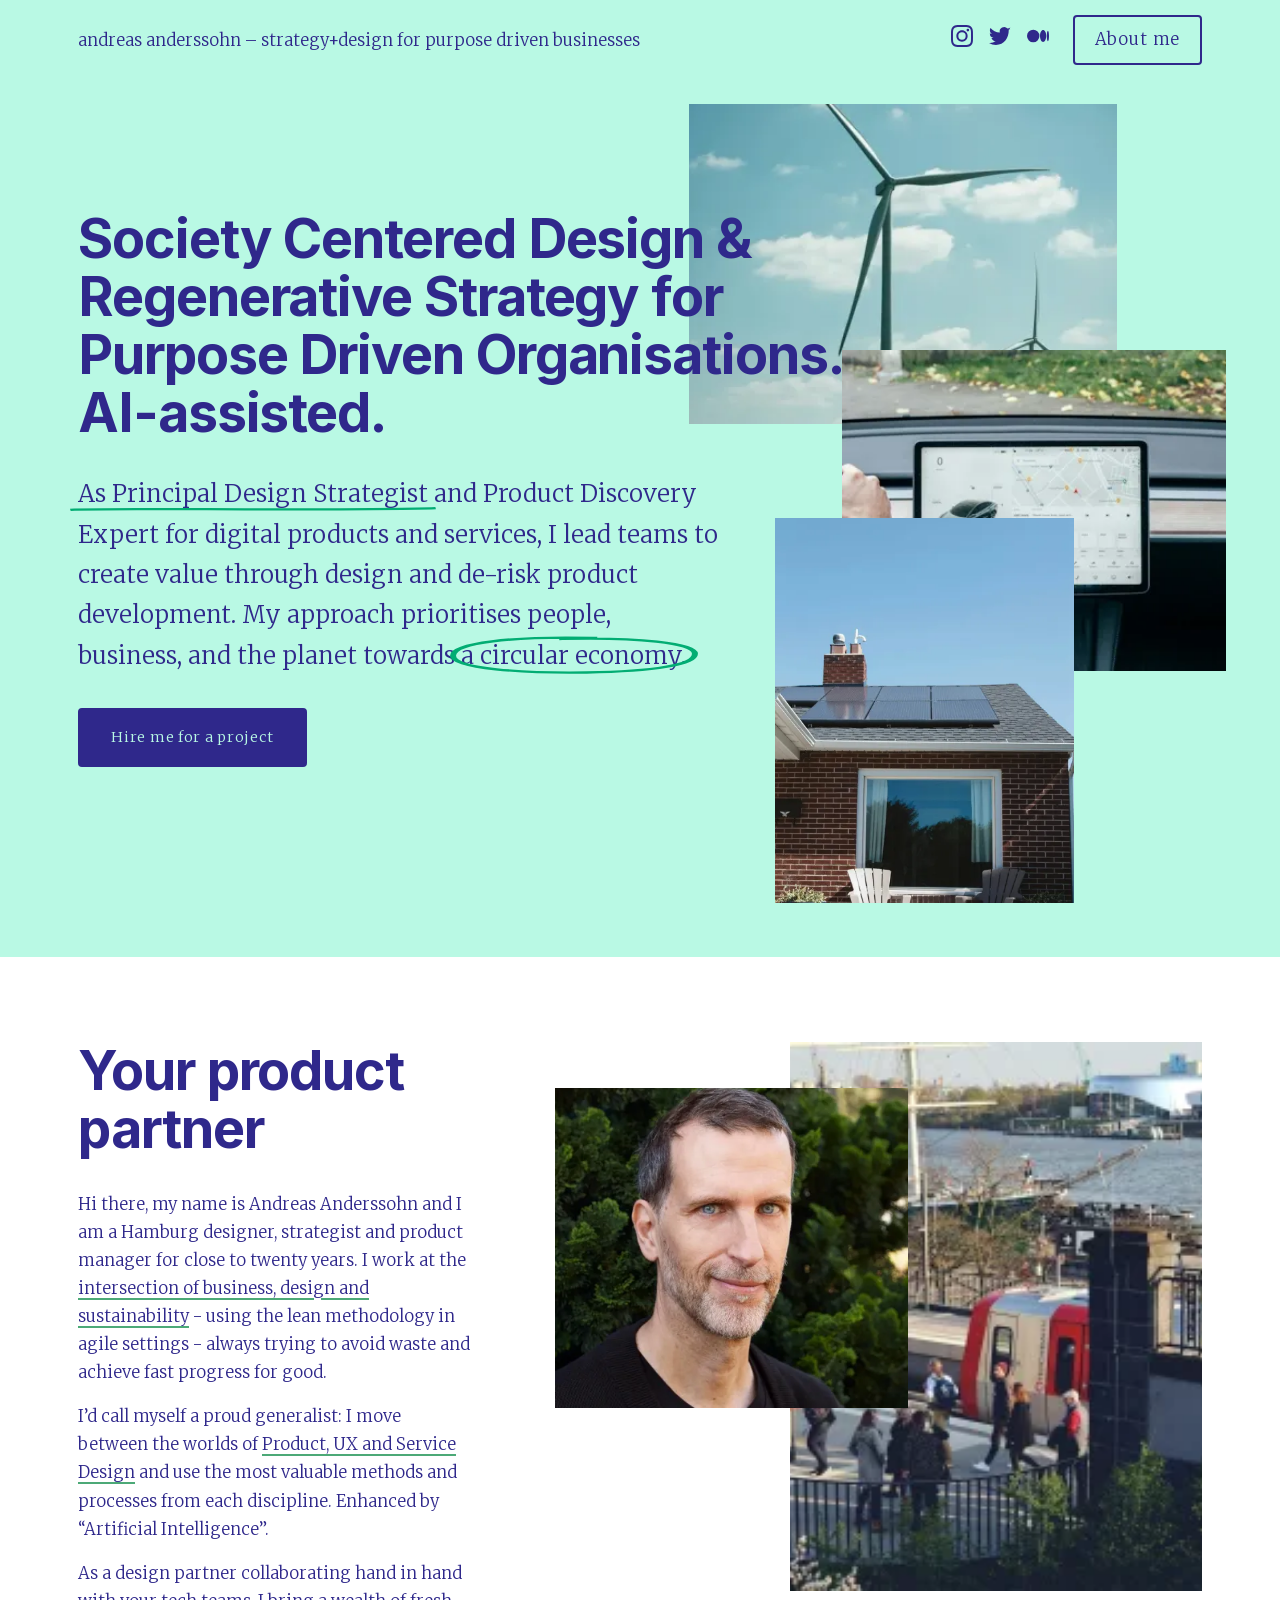
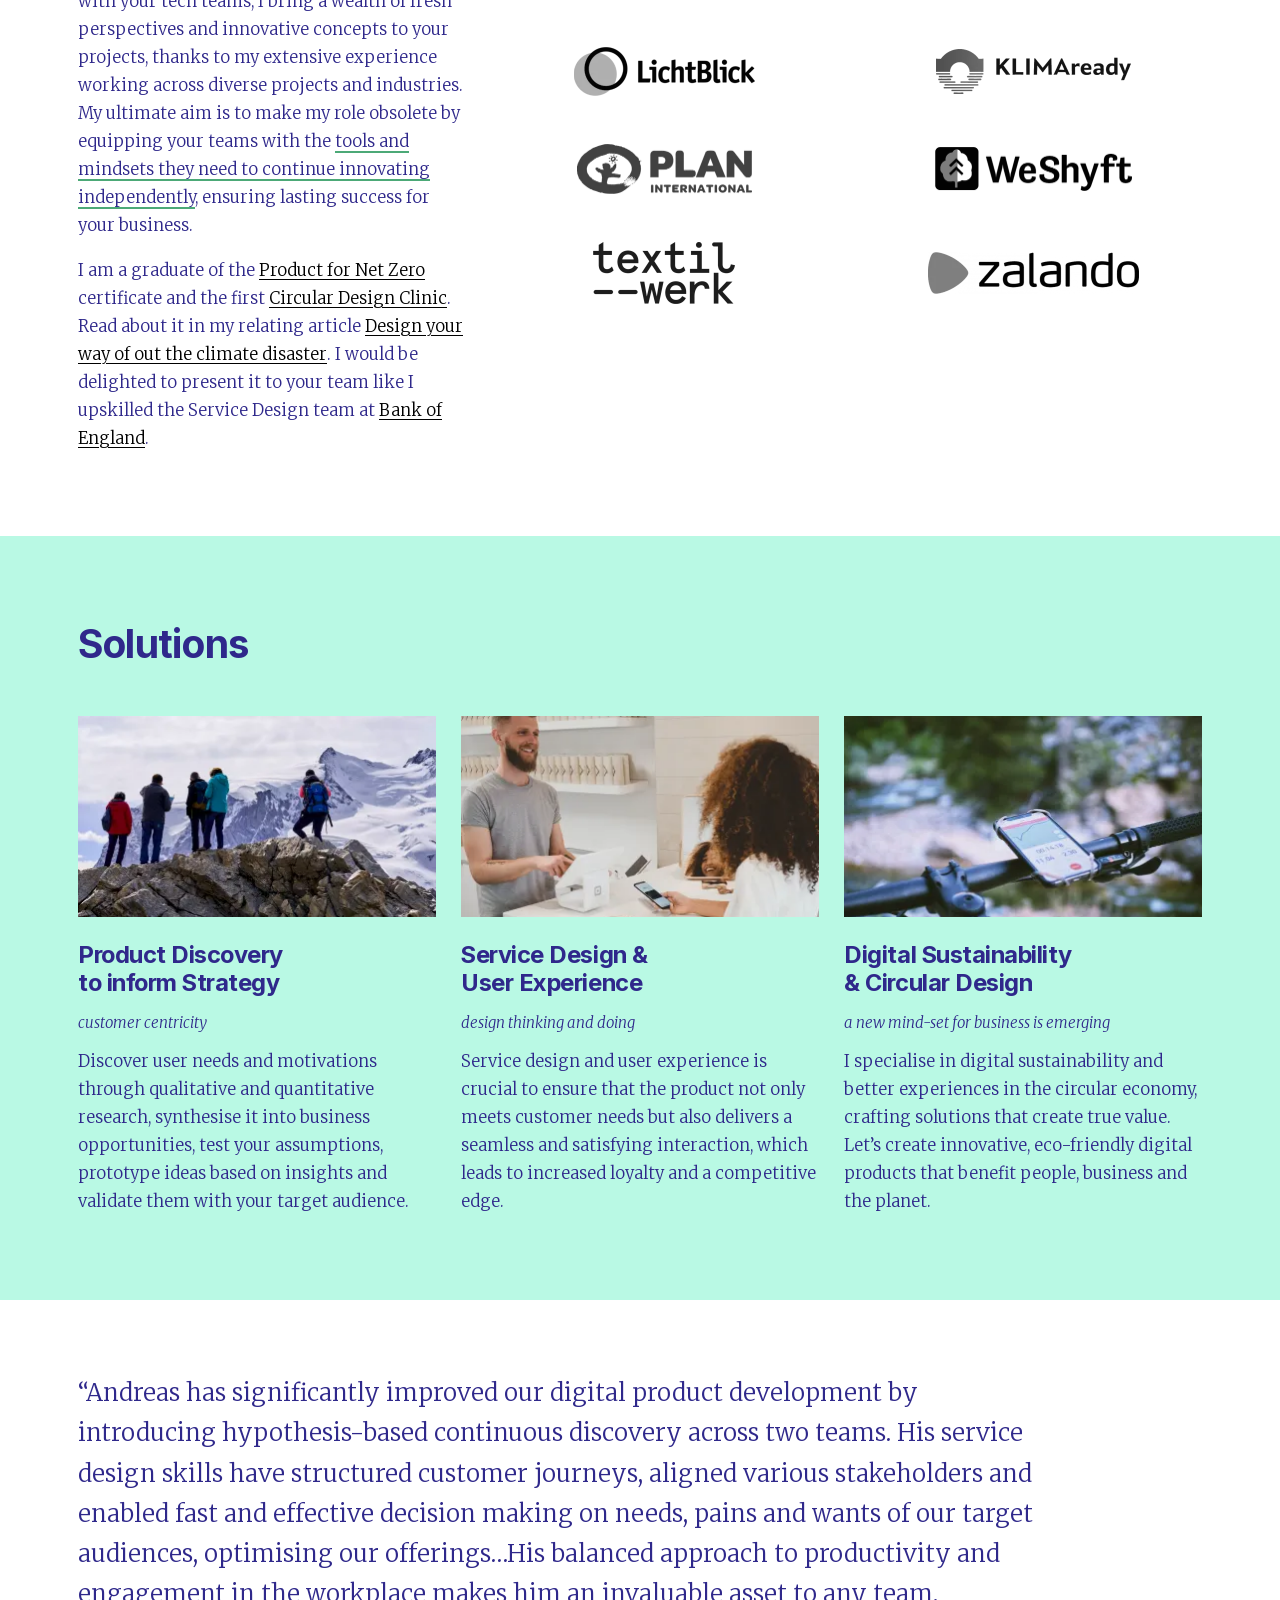
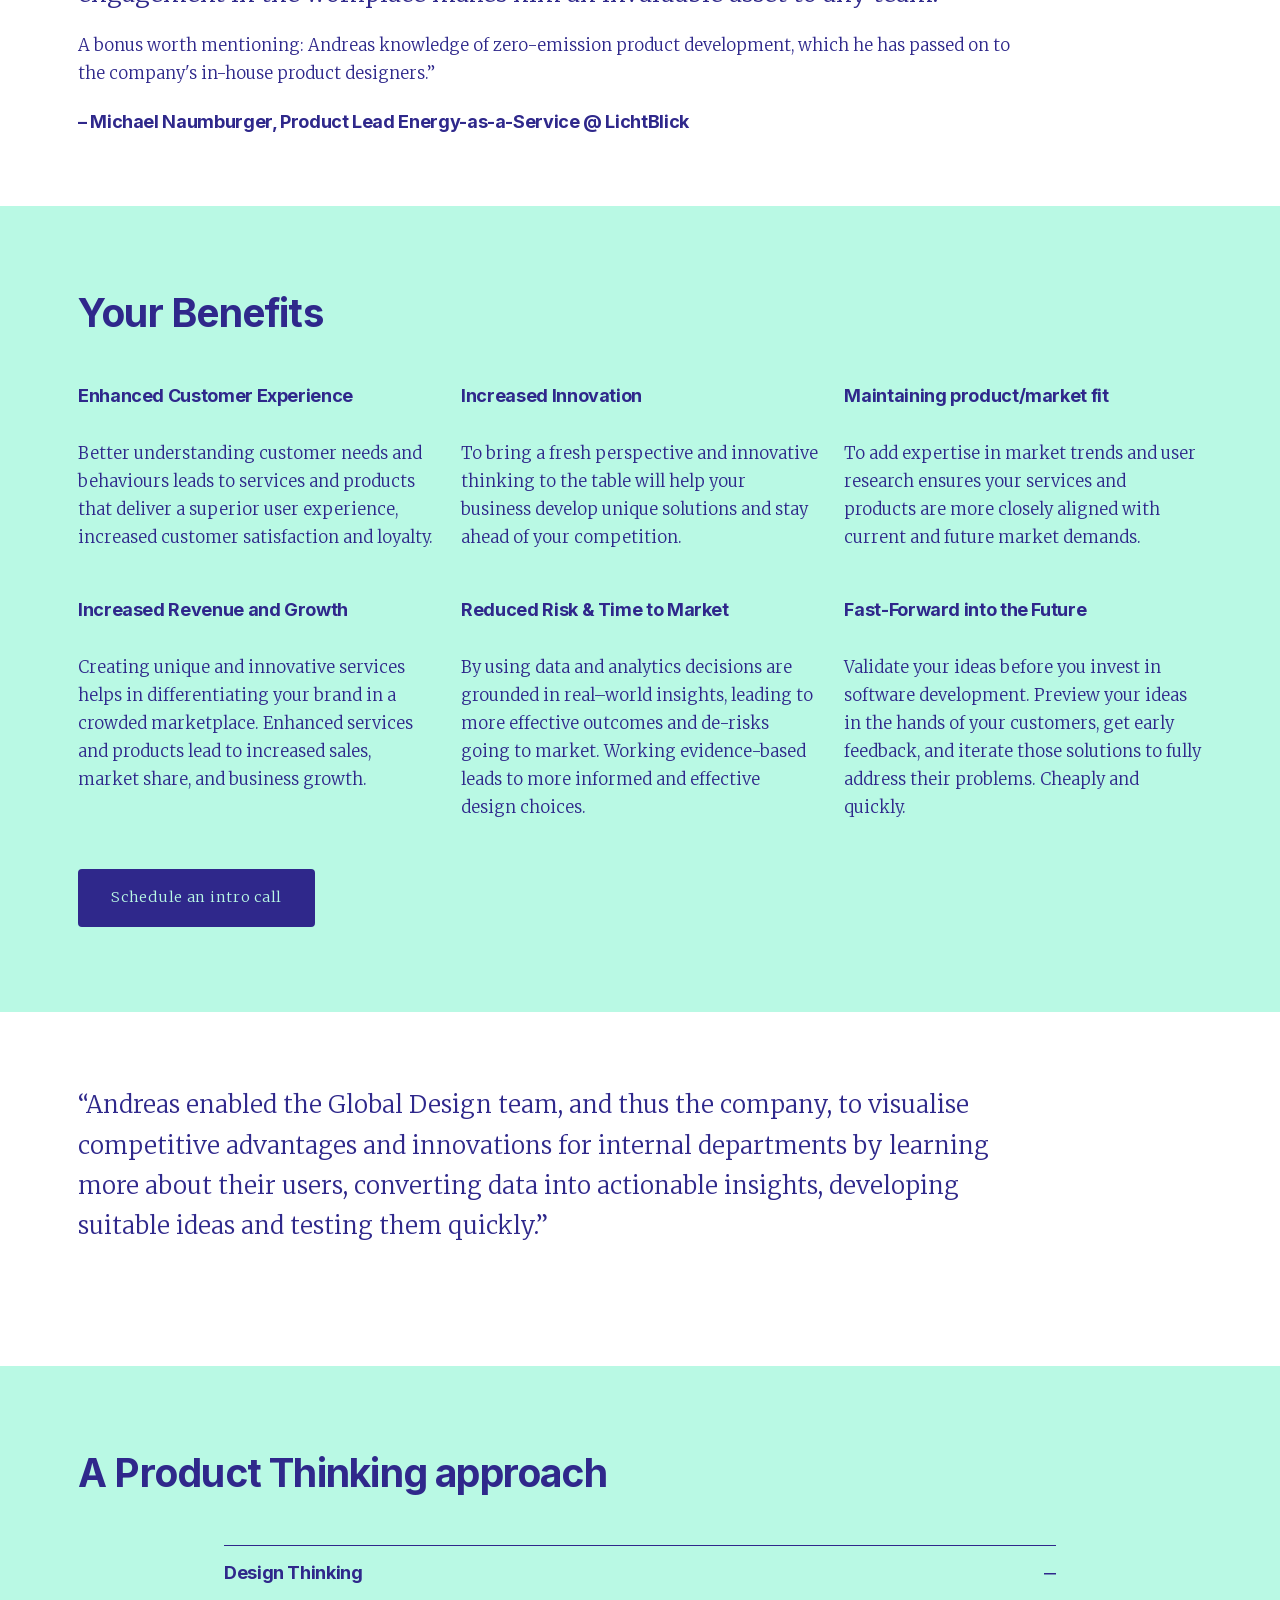
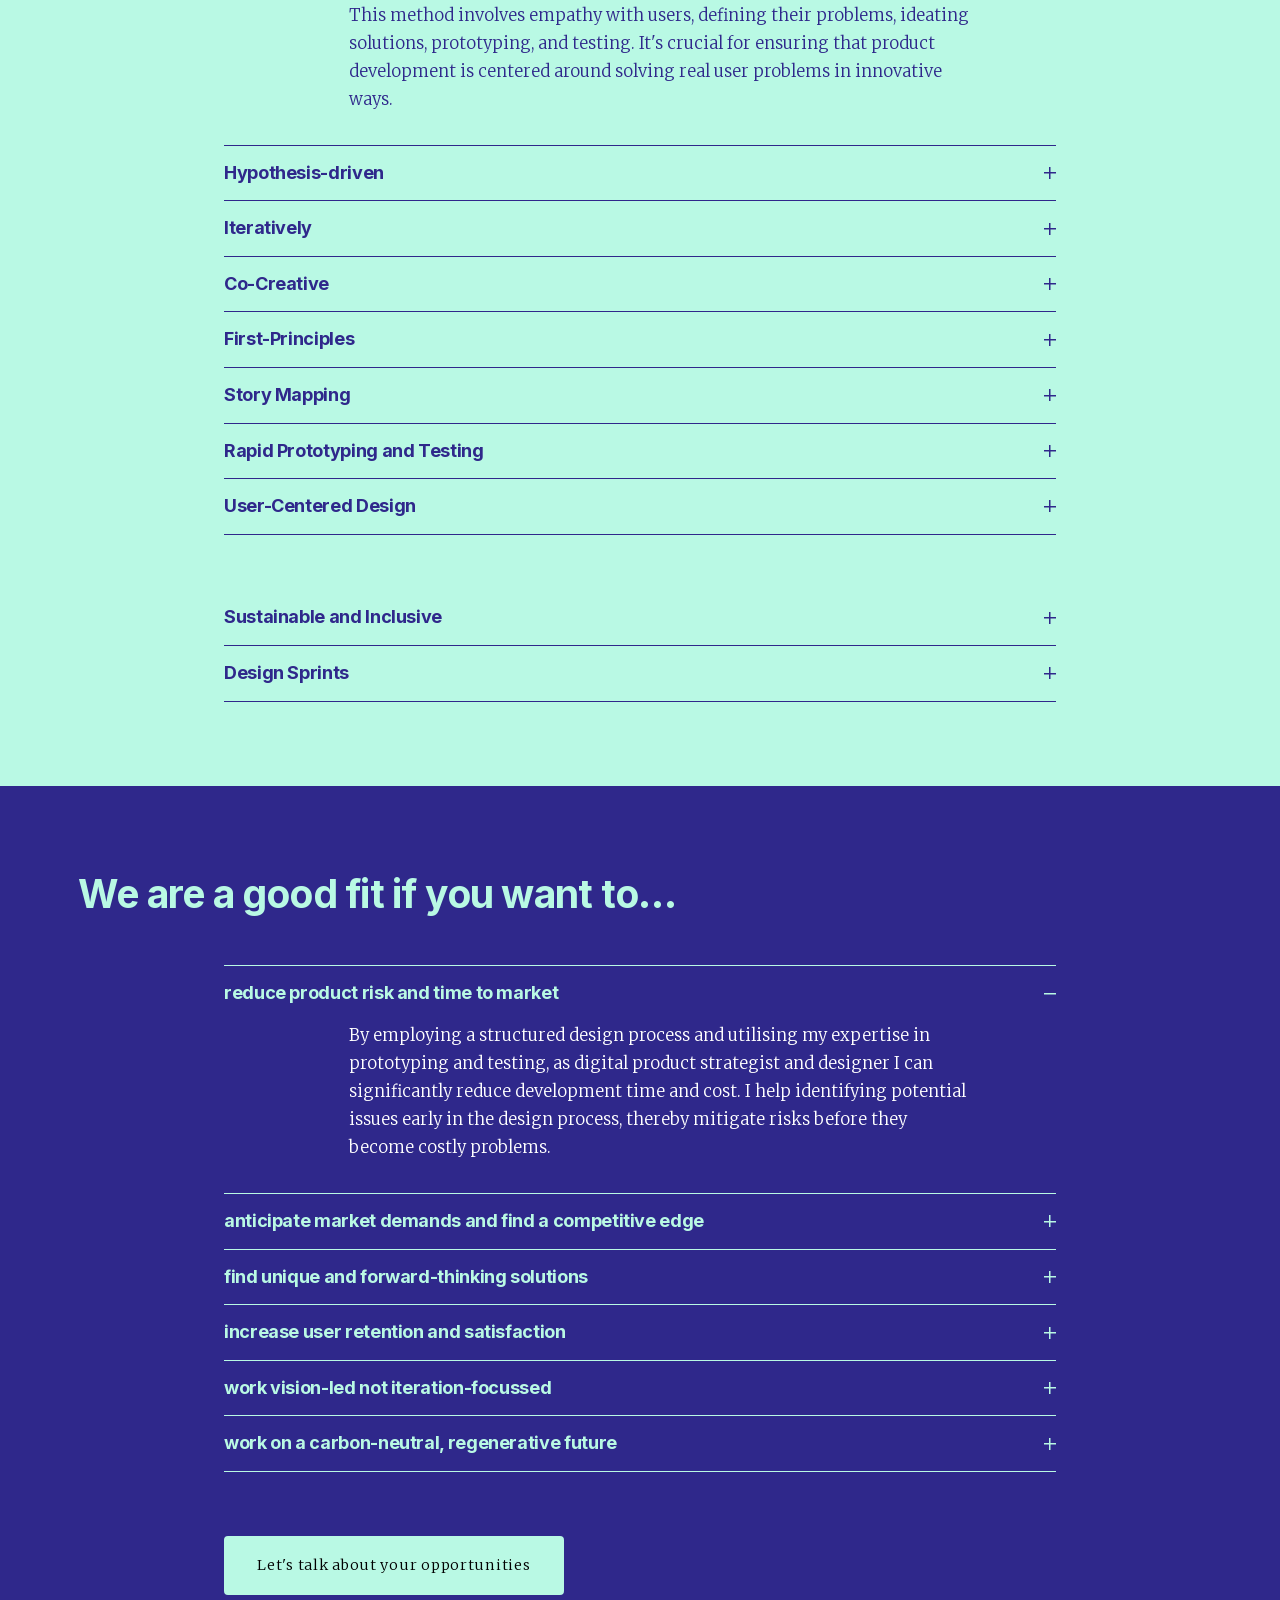
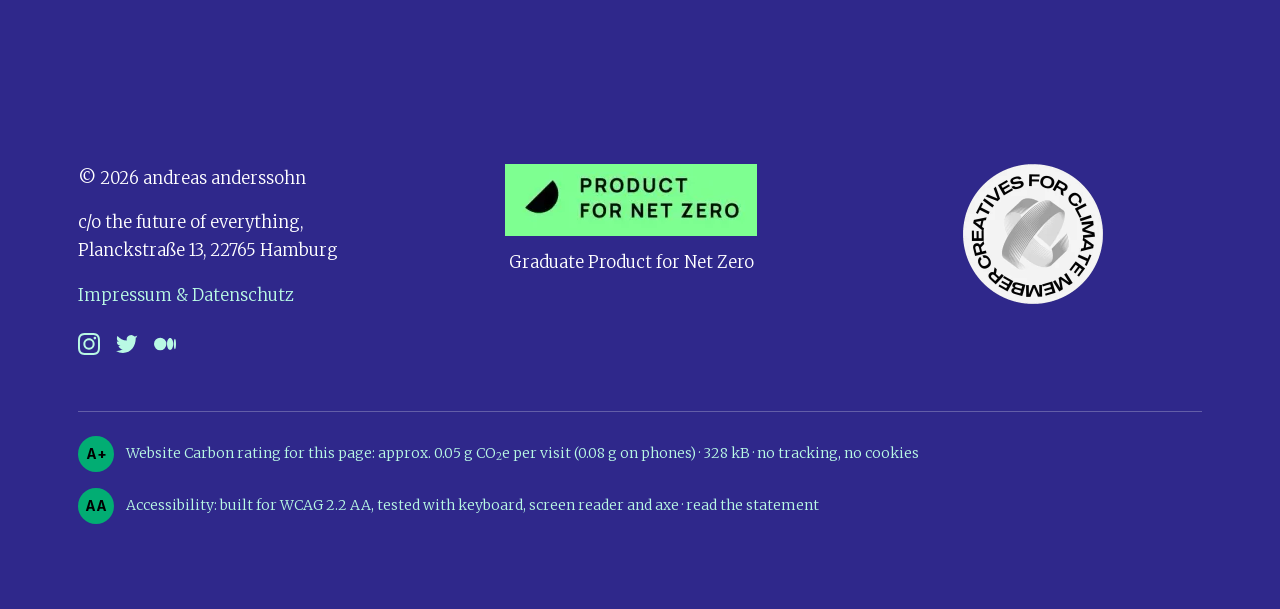
==== index.html @ 4552fff8 "Build 7231d36" ====
<!DOCTYPE html>
<html lang="en">
  <head>
    <meta charset="utf-8">
    <meta name="viewport" content="width=device-width, initial-scale=1">
    <title>andreas anderssohn – strategy+design for purpose driven businesses</title>
    <meta name="description" content="Society centered design and regenerative strategy for purpose driven organisations, AI-assisted. Product discovery, service design and circular design from Hamburg.">
    <link rel="canonical" href="https://www.andreasanderssohn.com/">
    
    <meta property="og:type" content="website">
    <meta property="og:site_name" content="andreas anderssohn">
    <meta property="og:title" content="andreas anderssohn – strategy+design for purpose driven businesses">
    <meta property="og:description" content="Society centered design and regenerative strategy for purpose driven organisations, AI-assisted. Product discovery, service design and circular design from Hamburg.">
    <meta property="og:url" content="https://www.andreasanderssohn.com/">
    <link rel="icon" type="image/svg+xml" href="/favicon.svg">
    <link rel="icon" href="/favicon.ico">
    <script>
      // Hide reveal targets only when motion will actually run, before first paint (no flash).
      if (!matchMedia("(prefers-reduced-motion: reduce)").matches && "IntersectionObserver" in window)
        document.documentElement.classList.add("js-reveal");
    </script><link rel="stylesheet" href="/_astro/Section.8c93S3nz.css"></head>
  <body class="has-fixed-header">
    <a class="skip-link" href="#main">Skip to content</a>
    <header class="site-header">
  <div class="container site-header__inner">
    <a class="site-header__title" href="/" data-reveal="slide">
      andreas anderssohn<span class="site-header__tagline"> – strategy+design for purpose driven businesses</span>
    </a>
    <div class="site-header__actions" data-reveal="slide">
      
      <ul class="social" aria-label="Social media">
  <li>
      <a href="https://instagram.com/supersoon" aria-label="Andreas on Instagram (opens in new tab)" target="_blank" rel="noopener me">
        <svg viewBox="0 0 24 24" aria-hidden="true"><path d="M7.0301.084c-1.2768.0602-2.1487.264-2.911.5634-.7888.3075-1.4575.72-2.1228 1.3877-.6652.6677-1.075 1.3368-1.3802 2.127-.2954.7638-.4956 1.6365-.552 2.914-.0564 1.2775-.0689 1.6882-.0626 4.947.0062 3.2586.0206 3.6671.0825 4.9473.061 1.2765.264 2.1482.5635 2.9107.308.7889.72 1.4573 1.388 2.1228.6679.6655 1.3365 1.0743 2.1285 1.38.7632.295 1.6361.4961 2.9134.552 1.2773.056 1.6884.069 4.9462.0627 3.2578-.0062 3.668-.0207 4.9478-.0814 1.28-.0607 2.147-.2652 2.9098-.5633.7889-.3086 1.4578-.72 2.1228-1.3881.665-.6682 1.0745-1.3378 1.3795-2.1284.2957-.7632.4966-1.636.552-2.9124.056-1.2809.0692-1.6898.063-4.948-.0063-3.2583-.021-3.6668-.0817-4.9465-.0607-1.2797-.264-2.1487-.5633-2.9117-.3084-.7889-.72-1.4568-1.3876-2.1228C21.2982 1.33 20.628.9208 19.8378.6165 19.074.321 18.2017.1197 16.9244.0645 15.6471.0093 15.236-.005 11.977.0014 8.718.0076 8.31.0215 7.0301.0839m.1402 21.6932c-1.17-.0509-1.8053-.2453-2.2287-.408-.5606-.216-.96-.4771-1.3819-.895-.422-.4178-.6811-.8186-.9-1.378-.1644-.4234-.3624-1.058-.4171-2.228-.0595-1.2645-.072-1.6442-.079-4.848-.007-3.2037.0053-3.583.0607-4.848.05-1.169.2456-1.805.408-2.2282.216-.5613.4762-.96.895-1.3816.4188-.4217.8184-.6814 1.3783-.9003.423-.1651 1.0575-.3614 2.227-.4171 1.2655-.06 1.6447-.072 4.848-.079 3.2033-.007 3.5835.005 4.8495.0608 1.169.0508 1.8053.2445 2.228.408.5608.216.96.4754 1.3816.895.4217.4194.6816.8176.9005 1.3787.1653.4217.3617 1.056.4169 2.2263.0602 1.2655.0739 1.645.0796 4.848.0058 3.203-.0055 3.5834-.061 4.848-.051 1.17-.245 1.8055-.408 2.2294-.216.5604-.4763.96-.8954 1.3814-.419.4215-.8181.6811-1.3783.9-.4224.1649-1.0577.3617-2.2262.4174-1.2656.0595-1.6448.072-4.8493.079-3.2045.007-3.5825-.006-4.848-.0608M16.953 5.5864A1.44 1.44 0 1 0 18.39 4.144a1.44 1.44 0 0 0-1.437 1.4424M5.8385 12.012c.0067 3.4032 2.7706 6.1557 6.173 6.1493 3.4026-.0065 6.157-2.7701 6.1506-6.1733-.0065-3.4032-2.771-6.1565-6.174-6.1498-3.403.0067-6.156 2.771-6.1496 6.1738M8 12.0077a4 4 0 1 1 4.008 3.9921A3.9996 3.9996 0 0 1 8 12.0077"></path></svg>
      </a>
    </li><li>
      <a href="https://mu.social/profile/and2x.eurosky.social" aria-label="Andreas on Eurosky (opens in new tab)" target="_blank" rel="noopener me">
        <svg viewBox="0 0 24 24" aria-hidden="true"><path d="M23.953 4.57a10 10 0 01-2.825.775 4.958 4.958 0 002.163-2.723c-.951.555-2.005.959-3.127 1.184a4.92 4.92 0 00-8.384 4.482C7.69 8.095 4.067 6.13 1.64 3.162a4.822 4.822 0 00-.666 2.475c0 1.71.87 3.213 2.188 4.096a4.904 4.904 0 01-2.228-.616v.06a4.923 4.923 0 003.946 4.827 4.996 4.996 0 01-2.212.085 4.936 4.936 0 004.604 3.417 9.867 9.867 0 01-6.102 2.105c-.39 0-.779-.023-1.17-.067a13.995 13.995 0 007.557 2.209c9.053 0 13.998-7.496 13.998-15.985 0-.21 0-.42-.015-.63A9.935 9.935 0 0024 4.59z"></path></svg>
      </a>
    </li><li>
      <a href="https://medium.com/@digitalproductdiscovery" aria-label="Andreas on Medium (opens in new tab)" target="_blank" rel="noopener me">
        <svg viewBox="0 0 24 24" aria-hidden="true"><path d="M13.54 12a6.8 6.8 0 01-6.77 6.82A6.8 6.8 0 010 12a6.8 6.8 0 016.77-6.82A6.8 6.8 0 0113.54 12zM20.96 12c0 3.54-1.51 6.42-3.38 6.42-1.87 0-3.39-2.88-3.39-6.42s1.52-6.42 3.39-6.42 3.38 2.88 3.38 6.42M24 12c0 3.17-.53 5.75-1.19 5.75-.66 0-1.19-2.58-1.19-5.75s.53-5.75 1.19-5.75C23.47 6.25 24 8.83 24 12z"></path></svg>
      </a>
    </li>
</ul>
      <a class="btn btn--outline" href="https://www.linkedin.com/in/supersoon/" target="_blank" rel="noopener">About me<span class="sr-only"> (opens in new tab)</span></a>
    </div>
  </div>
</header>
    <main id="main">
  <section aria-label="Introduction" class="section theme-mint">
  <div class="container">
  <div class="split hero">
    <div class="stack">
      <h1 data-reveal="slide">Society Centered Design &amp; Regenerative Strategy for Purpose Driven Organisations. AI-assisted.</h1>
      <p class="t-lead" data-reveal="fade">
        <!-- Signature moment: underline draws, then the circle closes around the goal. -->
        <span class="hl" data-shape="underline" data-draw style="--draw-delay: 600ms">As Principal Design Strategist</span> and Product Discovery
        Expert for digital products and services, I lead teams to create value through design and de-risk product
        development. My approach prioritises people, business, and the planet towards
        <span class="hl hl--nowrap" data-shape="circle" data-draw style="--draw-delay: 1150ms">a circular economy.</span>
      </p>
      <div><a class="btn" href="https://calendly.com/andreasanderssohn/25min" data-reveal="slide" target="_blank" rel="noopener">Hire me for a project<span class="sr-only"> (opens in new tab)</span></a></div>
    </div>
    <div class="collage hero__collage" style="--collage-ratio: 2 / 3">
  
<img src="/_astro/wind-turbines.nxWP-5L1_Z11pbVR.webp" srcset="/_astro/wind-turbines.nxWP-5L1_Z11pbVR.webp 1x, /_astro/wind-turbines.nxWP-5L1_et5Xl.webp 2x" alt="Two wind turbines against a light blue sky with white clouds." style="grid-area: 1 / 1 / 6 / 11" loading="eager" data-reveal="slide" decoding="async" width="440" height="294">
<img src="/_astro/ev-dashboard.BxZEwU7F_1zVRh6.webp" srcset="/_astro/ev-dashboard.BxZEwU7F_1zVRh6.webp 1x, /_astro/ev-dashboard.BxZEwU7F_Tmhro.webp 2x" alt="Hand on the steering wheel of an electric car, a large touchscreen with a map on the dashboard." style="grid-area: 5 / 4 / 10 / 13; --shift: 24px -10px; --shift-phone: 0 -60px" loading="eager" data-reveal="slide" decoding="async" width="440" height="294">
<img src="/_astro/solar-house.BhnFQvC-_1M6nQQ.webp" srcset="/_astro/solar-house.BhnFQvC-_1M6nQQ.webp 1x, /_astro/solar-house.BhnFQvC-_Z13KKMG.webp 2x" alt="Brick house with solar panels on the roof under a blue sky." style="grid-area: 7 / 3 / 13 / 10; --shift: 0 30px" loading="eager" data-reveal="slide" decoding="async" width="440" height="660">
</div>
  </div>
</div>
</section>
  <section id="about" aria-label="About" class="section theme-paper">
  <div class="container">
  <div class="split about">
    <div class="stack">
      <h2 class="t-display" data-reveal="slide">Your product partner</h2>
      <div class="flow" data-reveal="fade">
        <p>
          Hi there, my name is Andreas Anderssohn and I am a Hamburg designer, strategist and product manager for close
          to twenty years. I work at the <span class="hl" data-shape="circle">intersection of business, design and sustainability</span>
          - using the lean methodology in agile settings - always trying to avoid waste and achieve fast progress for good.
        </p>
        <p>
          I’d call myself a proud generalist: I move between the worlds of
          <span class="hl" data-shape="underline">Product, UX and Service Design</span> and use the most valuable methods and
          processes from each discipline. Enhanced by “Artificial Intelligence”.
        </p>
        <p>
          As a design partner collaborating hand in hand with your tech teams, I bring a wealth of fresh perspectives and
          innovative concepts to your projects, thanks to my extensive experience working across diverse projects and
          industries. My ultimate aim is to make my role obsolete by equipping your teams with the
          <span class="hl" data-shape="wave">tools and mindsets they need to continue innovating independently</span>, ensuring
          lasting success for your business.
        </p>
        <p>
          I am a graduate of the <a href="https://productfornetzero.com/" target="_blank" rel="noopener">Product for Net Zero<span class="sr-only"> (opens in new tab)</span></a>
          certificate and the first
          <a href="https://www.indeed-innovation.com/de/deutschlands-erste-circular-design-clinic/" target="_blank" rel="noopener">Circular Design Clinic<span class="sr-only"> (opens in new tab)</span></a>.
          Read about it in my relating article
          <a href="https://medium.com/@digitalproductdiscovery/design-your-way-of-out-the-climate-disaster-9480104adbae" target="_blank" rel="noopener">Design your way of out the climate disaster<span class="sr-only"> (opens in new tab)</span></a>.
          I would be delighted to present it to your team like I upskilled the Service Design team at
          <a href="https://www.linkedin.com/feed/update/urn:li:activity:7191799120288743424/" target="_blank" rel="noopener">Bank of England<span class="sr-only"> (opens in new tab)</span></a>.
        </p>
      </div>
    </div>
    <div class="stack">
      <!-- Proportions as on Squarespace: train 3:4, portrait near-square, overlapping at the top. -->
      <div class="collage" style="--collage-ratio: 9 / 7">
  
<img src="/_astro/hamburg-hochbahn.BHwXBLfS_Z26voOk.webp" srcset="/_astro/hamburg-hochbahn.BHwXBLfS_Z26voOk.webp 1x, /_astro/hamburg-hochbahn.BHwXBLfS_25juVU.webp 2x" alt="Hamburg Hochbahn train at a station by the harbour, people boarding." style="grid-area: 1 / 6 / 13 / 13" loading="lazy" data-reveal="slide" decoding="async" width="440" height="247">
<img src="/_astro/portrait.Bmw39TXo_1Aw8m8.webp" srcset="/_astro/portrait.Bmw39TXo_1Aw8m8.webp 1x, /_astro/portrait.Bmw39TXo_Z1vq8kT.webp 2x" alt="Portrait of Andreas Anderssohn in front of green foliage." style="grid-area: 2 / 2 / 9 / 8" loading="lazy" data-reveal="slide" decoding="async" width="440" height="440">
</div>
      <div class="logo-wall">
  <ul class="logos logos--featured" aria-label="Clients">
    <li data-reveal="slide">
        
<img src="/_astro/lichtblick.DIp6Ss0G_Z1rdI2e.webp" alt="LichtBlick" style="--w: 181px" loading="lazy" decoding="async" width="362" height="98">
      </li><li data-reveal="slide">
        
<img src="/_astro/klimaready.DonYfaOd_Z2npnQg.webp" alt="KLIMAready" style="--w: 195px" loading="lazy" decoding="async" width="390" height="90">
      </li><li data-reveal="slide">
        
<img src="/_astro/plan-international.CU1yh5Me_1At1go.webp" alt="Plan International" style="--w: 175px" loading="lazy" decoding="async" width="350" height="101">
      </li><li data-reveal="slide">
        
<img src="/_astro/weshyft.CX2j7Jsa_Z1cbebA.webp" alt="WeShyft" style="--w: 197px" loading="lazy" decoding="async" width="394" height="89">
      </li><li data-reveal="slide">
        
<img src="/_astro/textilwerk.CDtQGjUG_zMdta.webp" alt="textilwerk" style="--w: 142px" loading="lazy" decoding="async" width="284" height="124">
      </li><li data-reveal="slide">
        
<img src="/_astro/zalando.hoHWewY0_Z18P2dA.webp" alt="Zalando" style="--w: 211px" loading="lazy" decoding="async" width="422" height="84">
      </li>
  </ul>
  
</div>
    </div>
  </div>
</div>
</section>
  <section id="solutions" aria-label="Solutions" class="section theme-mint">
  <div class="container">
  <h2 class="section-head" data-reveal="slide">Solutions</h2>
  <div class="grid-3">
    <article class="card">
  <!-- Cards are ~360px wide on desktop and phone: ship 1x + 2x only (3x screens get 2x; saves weight, looks the same) -->
  
<img src="/_astro/product-discovery.Bx6arfI__Z21sXkB.webp" srcset="/_astro/product-discovery.Bx6arfI__Z21sXkB.webp 1x, /_astro/product-discovery.Bx6arfI__fqVpq.webp 2x" alt="Four hikers on a rocky summit looking out over snowy mountains." data-reveal="slide" loading="lazy" decoding="async" width="360" height="202" class="card__media">
  <h3 class="card__title" data-reveal="slide">Product Discovery to inform Strategy</h3>
  <p class="t-tagline" data-reveal="fade">customer centricity</p>
  <p data-reveal="fade">Discover user needs and motivations through qualitative and quantitative research, synthesise it into business opportunities, test your assumptions, prototype ideas based on insights and validate them with your target audience.</p>
</article><article class="card">
  <!-- Cards are ~360px wide on desktop and phone: ship 1x + 2x only (3x screens get 2x; saves weight, looks the same) -->
  
<img src="/_astro/service-design.DNNlmXL9_Z1X7yVC.webp" srcset="/_astro/service-design.DNNlmXL9_Z1X7yVC.webp 1x, /_astro/service-design.DNNlmXL9_Zxr0aE.webp 2x" alt="A shop assistant helps a customer at the counter." data-reveal="slide" loading="lazy" decoding="async" width="360" height="240" class="card__media">
  <h3 class="card__title" data-reveal="slide">Service Design &amp; User Experience</h3>
  <p class="t-tagline" data-reveal="fade">design thinking and doing</p>
  <p data-reveal="fade">Service design and user experience is crucial to ensure that the product not only meets customer needs but also delivers a seamless and satisfying interaction, which leads to increased loyalty and a competitive edge.</p>
</article><article class="card">
  <!-- Cards are ~360px wide on desktop and phone: ship 1x + 2x only (3x screens get 2x; saves weight, looks the same) -->
  
<img src="/_astro/digital-sustainability.B1sBOBdy_Z1MwRWv.webp" srcset="/_astro/digital-sustainability.B1sBOBdy_Z1MwRWv.webp 1x, /_astro/digital-sustainability.B1sBOBdy_Z5F0vo.webp 2x" alt="A smartphone mounted on a bicycle handlebar, trees in the background." data-reveal="slide" loading="lazy" decoding="async" width="360" height="270" class="card__media">
  <h3 class="card__title" data-reveal="slide">Digital Sustainability &amp; Circular Design</h3>
  <p class="t-tagline" data-reveal="fade">a new mind-set for business is emerging</p>
  <p data-reveal="fade">I specialise in digital sustainability and better experiences in the circular economy, crafting solutions that create true value. Let’s create innovative, eco-friendly digital products that benefit people, business and the planet.</p>
</article>
  </div>
</div>
</section>
  <section aria-label="Testimonial Michael Naumburger" class="section theme-paper section--sm">
  <div class="container">
  <div style="padding-block: var(--space-7)"><figure class="quote">
  <blockquote class="quote__text" data-reveal="fade">
    <p>“Andreas has significantly improved our digital product development by introducing hypothesis-based continuous discovery across two teams. His service design skills have structured customer journeys, aligned various stakeholders and enabled fast and effective decision making on needs, pains and wants of our target audiences, optimising our offerings…His balanced approach to productivity and engagement in the workplace makes him an invaluable asset to any team.</p>
    <p class="quote__addendum">A bonus worth mentioning: Andreas knowledge of zero-emission product development, which he has passed on to the company&#39;s in-house product designers.”</p>
  </blockquote>
  <figcaption class="quote__source" data-reveal="fade">– Michael Naumburger, Product Lead Energy-as-a-Service @ LichtBlick</figcaption>
</figure></div>
</div>
</section>
  <section id="benefits" aria-label="Your Benefits" class="section theme-mint">
  <div class="container">
  <h2 class="section-head" data-reveal="slide">Your Benefits</h2>
  <div class="grid-3">
    <div class="stack benefit" data-reveal="fade">
        <h3 class="t-h4">Enhanced Customer Experience</h3>
        <p>Better understanding customer needs and behaviours leads to services and products that deliver a superior user experience, increased customer satisfaction and loyalty.</p>
      </div><div class="stack benefit" data-reveal="fade">
        <h3 class="t-h4">Increased Innovation</h3>
        <p>To bring a fresh perspective and innovative thinking to the table will help your business develop unique solutions and stay ahead of your competition.</p>
      </div><div class="stack benefit" data-reveal="fade">
        <h3 class="t-h4">Maintaining product/market fit</h3>
        <p>To add expertise in market trends and user research ensures your services and products are more closely aligned with current and future market demands.</p>
      </div><div class="stack benefit" data-reveal="fade">
        <h3 class="t-h4">Increased Revenue and Growth</h3>
        <p>Creating unique and innovative services helps in differentiating your brand in a crowded marketplace. Enhanced services and products lead to increased sales, market share, and business growth.</p>
      </div><div class="stack benefit" data-reveal="fade">
        <h3 class="t-h4">Reduced Risk &amp; Time to Market</h3>
        <p>By using data and analytics decisions are grounded in real–world insights, leading to more effective outcomes and de-risks going to market. Working evidence-based leads to more informed and effective design choices.</p>
      </div><div class="stack benefit" data-reveal="fade">
        <h3 class="t-h4">Fast-Forward into the Future</h3>
        <p>Validate your ideas before you invest in software development. Preview your ideas in the hands of your customers, get early feedback, and iterate those solutions to fully address their problems. Cheaply and quickly.</p>
      </div>
  </div>
  <div style="margin-top: var(--space-7)"><a class="btn" href="https://calendly.com/andreasanderssohn/25min" data-reveal="slide" target="_blank" rel="noopener">Schedule an intro call<span class="sr-only"> (opens in new tab)</span></a></div>
</div>
</section>
  <section aria-label="Testimonial Veronique Pantke" class="section theme-paper section--sm">
  <div class="container">
  <div style="padding-block: var(--space-7)"><figure class="quote">
  <blockquote class="quote__text" data-reveal="fade">
    <p>“Andreas enabled the Global Design team, and thus the company, to visualise competitive advantages and innovations for internal departments by learning more about their users, converting data into actionable insights, developing suitable ideas and testing them quickly.”</p>
    
  </blockquote>
  <figcaption class="quote__source" data-reveal="fade">– Veronique Pantke, Head of Global Design @ Engel &amp; Völkers</figcaption>
</figure></div>
</div>
</section>
  <section id="approach" aria-label="A Product Thinking approach" class="section theme-mint">
  <div class="container">
  <h2 class="section-head" data-reveal="slide">A Product Thinking approach</h2>
  <div class="accordion inset">
  <details open data-reveal="fade">
      <summary>Design Thinking</summary>
      <p class="accordion__body">This method involves empathy with users, defining their problems, ideating solutions, prototyping, and testing. It&#39;s crucial for ensuring that product development is centered around solving real user problems in innovative ways.</p>
    </details><details data-reveal="fade">
      <summary>Hypothesis-driven</summary>
      <p class="accordion__body">Hypothesis-driven design is a scientific approach to problem solving and innovation. The uncertainty associated with complex problems can be reduced in advance by testing the assumptions made. The hypothesis is effectively a prototype for the expected improvement of the product. The process enables a thorough understanding of the &quot;what&quot;, &quot;how&quot; and &quot;why&quot; in order to prioritise ideas. The product design hypothesis is an iterative exercise in which assumptions are defined and explored, followed by conducting appropriate experiments and validating the results based on user feedback.</p>
    </details><details data-reveal="fade">
      <summary>Iteratively</summary>
      <p class="accordion__body">Iterative Design involves repeatedly refining and improving the design based on feedback and testing. It&#39;s a cycle of creating, testing, learning, and revising instead of going into an extended design phase that might build on incorrect assumptions.</p>
    </details><details data-reveal="fade">
      <summary>Co-Creative</summary>
      <p class="accordion__body">Co-Creation Workshops are involving a diverse set of stakeholders, customers and/or users in the design process to collaboratively generate solutions and ideas from various perspectives. It also aids buy-in from stakeholders.</p>
    </details><details data-reveal="fade">
      <summary>First-Principles</summary>
      <p class="accordion__body">First-principles thinking is a method of problem-solving that involves breaking down complex problems into their most basic, fundamental parts. It&#39;s like starting with a clean slate and questioning everything from the ground up, rather than relying on assumptions or what has been done before. You look for the most basic truths or elements of something and then build your understanding from there.</p>
    </details><details data-reveal="fade">
      <summary>Story Mapping</summary>
      <p class="accordion__body">A method used to create a visual representation of the user&#39;s journey with a product, identifying all the touchpoints and experiences along the way. It helps teams understand and prioritise what features or improvements are necessary to enhance the overall user experience.</p>
    </details><details data-reveal="fade">
      <summary>Rapid Prototyping and Testing</summary>
      <p class="accordion__body">Rapid Prototyping and Testing helps to pivot early based on early user feedback to avoid wasted time and resources heading into the wrong direction and is part of Lean Startup Methodology.</p>
    </details><details data-reveal="fade">
      <summary>User-Centered Design</summary>
      <p class="accordion__body">This process focuses on involving users throughout the design and development process to ensure the product meets their needs and expectations. It involves user research, usability testing, and iterative design to create more user-friendly products.</p>
    </details><details data-reveal="fade">
      <summary>Outcome focussed</summary>
      <p class="accordion__body">This prioritises the actual benefits and changes that products or initiatives bring to users and stakeholders, rather than merely focusing on the quantity of work done or features delivered. It emphasises the importance of creating meaningful impact and value, guiding teams to align their efforts towards achieving specific, desired results that genuinely improve user experiences or solve real problems.</p>
    </details><details data-reveal="fade">
      <summary>Sustainable and Inclusive</summary>
      <p class="accordion__body">Sustainable and Inclusive Design is incorporating principles of environmental sustainability and inclusivity to ensure services are accessible to all and environmentally responsible. As the internet is responsible for about a third of all CO2 emissions (an equivalent of the airline industry), this has big impact.</p>
    </details><details data-reveal="fade">
      <summary>Design Sprints</summary>
      <p class="accordion__body">A Design Sprint is a time-constrained, five-phase process that uses design thinking to reduce the risk when bringing a new product, service, or a feature to the market. The benefits include rapidly and cheaply solving big challenges, creating new products, or improving existing ones, while also fostering collaboration and innovation within the team.</p>
    </details>
</div>
</div>
</section>
  <section id="fit" aria-label="Good fit" class="section theme-ink">
  <div class="container">
  <h2 class="section-head" data-reveal="slide">We are a good fit if you want to…</h2>
  <div class="accordion inset">
  <details open data-reveal="fade">
      <summary>reduce product risk and time to market</summary>
      <p class="accordion__body">By employing a structured design process and utilising my expertise in prototyping and testing, as digital product strategist and designer I can significantly reduce development time and cost. I help identifying potential issues early in the design process, thereby mitigate risks before they become costly problems.</p>
    </details><details data-reveal="fade">
      <summary>anticipate market demands and find a competitive edge</summary>
      <p class="accordion__body">Being skilled in conducting market research and user testing to gather insights about target users and market trends allows you to design products that are well-aligned with user needs and preferences, as well as anticipate market demands, giving your product a competitive edge.</p>
    </details><details data-reveal="fade">
      <summary>find unique and forward-thinking solutions</summary>
      <p class="accordion__body">As digital designer I bring a level of creativity and innovation that can set your product apart in a crowded marketplace and introduce new ideas and perspectives, leveraging the latest design trends and technologies to create unique and forward-thinking solutions.</p>
    </details><details data-reveal="fade">
      <summary>increase user retention and satisfaction</summary>
      <p class="accordion__body">As digital product strategist and designer I specialise in creating intuitive, engaging, and aesthetically pleasing user interfaces. This expertise ensures that your product is not only functional but also offers a seamless and enjoyable user experience, which is crucial for user retention and satisfaction.</p>
    </details><details data-reveal="fade">
      <summary>work vision-led not iteration-focussed</summary>
      <p class="accordion__body">As digital product strategist I help in defining the long-term vision and strategy for your product and service. I help ensure every design decision aligns with your broader business goals and objectives, thereby creating a coherent and strategically sound product roadmap.</p>
    </details><details data-reveal="fade">
      <summary>work on a carbon-neutral, regenerative future</summary>
      <p class="accordion__body">Because I am committed to innovating for a better future for ourselves and generations to come, I am particularly passionate about working with forward-thinking organisations to develop and deliver products, services and experiences that prioritise the health of our planet and society. Let us find better solutions together!</p>
    </details>
</div>
  <div class="inset" style="margin-top: var(--space-8)"><a class="btn" href="https://calendly.com/andreasanderssohn/25min" data-reveal="slide" target="_blank" rel="noopener">Let's talk about your opportunities<span class="sr-only"> (opens in new tab)</span></a></div>
</div>
</section>
</main>
    <footer class="section theme-ink site-footer">
  <div class="container site-footer__grid">
    <div class="flow">
      <p>© 2026 andreas anderssohn</p>
      <address>c/o the future of everything, Planckstraße 13, 22765 Hamburg</address>
      <nav class="site-footer__legal" aria-label="Legal">
        <a href="/impressum/">Impressum &amp; Datenschutz</a>
      </nav>
      <ul class="social" aria-label="Social media">
  <li>
      <a href="https://instagram.com/supersoon" aria-label="Andreas on Instagram (opens in new tab)" target="_blank" rel="noopener me">
        <svg viewBox="0 0 24 24" aria-hidden="true"><path d="M7.0301.084c-1.2768.0602-2.1487.264-2.911.5634-.7888.3075-1.4575.72-2.1228 1.3877-.6652.6677-1.075 1.3368-1.3802 2.127-.2954.7638-.4956 1.6365-.552 2.914-.0564 1.2775-.0689 1.6882-.0626 4.947.0062 3.2586.0206 3.6671.0825 4.9473.061 1.2765.264 2.1482.5635 2.9107.308.7889.72 1.4573 1.388 2.1228.6679.6655 1.3365 1.0743 2.1285 1.38.7632.295 1.6361.4961 2.9134.552 1.2773.056 1.6884.069 4.9462.0627 3.2578-.0062 3.668-.0207 4.9478-.0814 1.28-.0607 2.147-.2652 2.9098-.5633.7889-.3086 1.4578-.72 2.1228-1.3881.665-.6682 1.0745-1.3378 1.3795-2.1284.2957-.7632.4966-1.636.552-2.9124.056-1.2809.0692-1.6898.063-4.948-.0063-3.2583-.021-3.6668-.0817-4.9465-.0607-1.2797-.264-2.1487-.5633-2.9117-.3084-.7889-.72-1.4568-1.3876-2.1228C21.2982 1.33 20.628.9208 19.8378.6165 19.074.321 18.2017.1197 16.9244.0645 15.6471.0093 15.236-.005 11.977.0014 8.718.0076 8.31.0215 7.0301.0839m.1402 21.6932c-1.17-.0509-1.8053-.2453-2.2287-.408-.5606-.216-.96-.4771-1.3819-.895-.422-.4178-.6811-.8186-.9-1.378-.1644-.4234-.3624-1.058-.4171-2.228-.0595-1.2645-.072-1.6442-.079-4.848-.007-3.2037.0053-3.583.0607-4.848.05-1.169.2456-1.805.408-2.2282.216-.5613.4762-.96.895-1.3816.4188-.4217.8184-.6814 1.3783-.9003.423-.1651 1.0575-.3614 2.227-.4171 1.2655-.06 1.6447-.072 4.848-.079 3.2033-.007 3.5835.005 4.8495.0608 1.169.0508 1.8053.2445 2.228.408.5608.216.96.4754 1.3816.895.4217.4194.6816.8176.9005 1.3787.1653.4217.3617 1.056.4169 2.2263.0602 1.2655.0739 1.645.0796 4.848.0058 3.203-.0055 3.5834-.061 4.848-.051 1.17-.245 1.8055-.408 2.2294-.216.5604-.4763.96-.8954 1.3814-.419.4215-.8181.6811-1.3783.9-.4224.1649-1.0577.3617-2.2262.4174-1.2656.0595-1.6448.072-4.8493.079-3.2045.007-3.5825-.006-4.848-.0608M16.953 5.5864A1.44 1.44 0 1 0 18.39 4.144a1.44 1.44 0 0 0-1.437 1.4424M5.8385 12.012c.0067 3.4032 2.7706 6.1557 6.173 6.1493 3.4026-.0065 6.157-2.7701 6.1506-6.1733-.0065-3.4032-2.771-6.1565-6.174-6.1498-3.403.0067-6.156 2.771-6.1496 6.1738M8 12.0077a4 4 0 1 1 4.008 3.9921A3.9996 3.9996 0 0 1 8 12.0077"></path></svg>
      </a>
    </li><li>
      <a href="https://mu.social/profile/and2x.eurosky.social" aria-label="Andreas on Eurosky (opens in new tab)" target="_blank" rel="noopener me">
        <svg viewBox="0 0 24 24" aria-hidden="true"><path d="M23.953 4.57a10 10 0 01-2.825.775 4.958 4.958 0 002.163-2.723c-.951.555-2.005.959-3.127 1.184a4.92 4.92 0 00-8.384 4.482C7.69 8.095 4.067 6.13 1.64 3.162a4.822 4.822 0 00-.666 2.475c0 1.71.87 3.213 2.188 4.096a4.904 4.904 0 01-2.228-.616v.06a4.923 4.923 0 003.946 4.827 4.996 4.996 0 01-2.212.085 4.936 4.936 0 004.604 3.417 9.867 9.867 0 01-6.102 2.105c-.39 0-.779-.023-1.17-.067a13.995 13.995 0 007.557 2.209c9.053 0 13.998-7.496 13.998-15.985 0-.21 0-.42-.015-.63A9.935 9.935 0 0024 4.59z"></path></svg>
      </a>
    </li><li>
      <a href="https://medium.com/@digitalproductdiscovery" aria-label="Andreas on Medium (opens in new tab)" target="_blank" rel="noopener me">
        <svg viewBox="0 0 24 24" aria-hidden="true"><path d="M13.54 12a6.8 6.8 0 01-6.77 6.82A6.8 6.8 0 010 12a6.8 6.8 0 016.77-6.82A6.8 6.8 0 0113.54 12zM20.96 12c0 3.54-1.51 6.42-3.38 6.42-1.87 0-3.39-2.88-3.39-6.42s1.52-6.42 3.39-6.42 3.38 2.88 3.38 6.42M24 12c0 3.17-.53 5.75-1.19 5.75-.66 0-1.19-2.58-1.19-5.75s.53-5.75 1.19-5.75C23.47 6.25 24 8.83 24 12z"></path></svg>
      </a>
    </li>
</ul>
    </div>
    <figure class="site-footer__badge">
      
<img src="/_astro/product-for-net-zero.D0EHCa1f_Z1TWRlz.webp" alt="Product for Net Zero" loading="lazy" decoding="async" width="252" height="72">
      <figcaption>Graduate Product for Net Zero</figcaption>
    </figure>
    <figure class="site-footer__badge">
      
<img src="/_astro/creatives-for-climate-badge.4xIMQufO_Zz34Do.webp" alt="Creatives for Climate member badge" loading="lazy" decoding="async" width="280" height="280" class="site-footer__c4c">
    </figure>
    <!-- Values from `npm run measure` (Sustainable Web Design v4); deploy.sh refreshes them. -->
    <div class="site-footer__footprint">
      <p><a href="https://www.websitecarbon.com/website/andreasanderssohn-com/" target="_blank" rel="noopener">
        <span class="rating-badge">A+</span>
        <span>Website Carbon rating for this page: approx. 0.05 g CO<sub>2</sub>e per visit (0.08 g on phones) · 328 kB · no tracking, no cookies</span>
        <span class="sr-only"> (opens in new tab)</span>
      </a></p>
      <p><a href="/accessibility/">
        <span class="rating-badge">AA</span>
        <span>Accessibility: built for WCAG 2.2 AA, tested with keyboard, screen reader and axe · read the statement</span>
      </a></p>
    </div>
  </div>
</footer>
    <script type="module">var e={underline:{box:`0 0 100 10`,d:`M1 6 C 25 4, 55 7.5, 99 4.5`},wave:{box:`0 0 100 10`,d:`M1 6 Q 6 2 11 6 T 21 6 T 31 6 T 41 6 T 51 6 T 61 6 T 71 6 T 81 6 T 91 6 T 99 5`},circle:{box:`0 0 100 40`,d:`M58 3 C 25 1, 2 8, 2 21 C 2 34, 30 39, 55 38 C 82 37, 98 30, 98 19 C 98 8, 75 2, 45 4`}},t=document.querySelectorAll(`.hl[data-shape]`);t.forEach(t=>{let n=e[t.dataset.shape];n&&(t.insertAdjacentHTML(`beforeend`,`<svg viewBox="${n.box}" preserveAspectRatio="none" aria-hidden="true"><path pathLength="1" d="${n.d}"/></svg>`),t.hasAttribute(`data-draw`)&&document.documentElement.classList.contains(`js-reveal`)&&t.classList.add(`is-drawing`))});var n=()=>t.forEach(e=>e.classList.toggle(`hl--multiline`,e.getClientRects().length>1));if(n(),addEventListener(`resize`,n,{passive:!0}),document.documentElement.classList.contains(`js-reveal`)){document.querySelectorAll(`header, section, footer`).forEach(e=>{e.querySelectorAll(`[data-reveal]`).forEach((e,t)=>e.style.setProperty(`--i`,Math.min(t,15)))});let e=new IntersectionObserver(t=>{for(let n of t)n.isIntersecting&&(n.target.classList.add(n.target.classList.contains(`hl`)?`is-drawn`:`is-in`),e.unobserve(n.target))},{rootMargin:`0px 0px -10% 0px`});document.querySelectorAll(`[data-reveal], .hl.is-drawing`).forEach(t=>e.observe(t))}if(!matchMedia(`(prefers-reduced-motion: reduce)`).matches){let e={duration:parseFloat(getComputedStyle(document.documentElement).getPropertyValue(`--dur-accordion`))||350,easing:`ease`};document.querySelectorAll(`.accordion details`).forEach(t=>{let n=t.querySelector(`summary`),r=t.querySelector(`.accordion__body`);if(!n||!r)return;let i,a=(t,n,a)=>{i?.cancel(),r.classList.add(`is-animating`),i=r.animate([t,n],e),i.onfinish=i.oncancel=()=>{r.classList.remove(`is-animating`),a?.()}};n.addEventListener(`click`,e=>{e.preventDefault();let n=getComputedStyle(r).paddingBottom;t.open&&!t.classList.contains(`is-closing`)?(t.classList.add(`is-closing`),a({height:`${r.offsetHeight}px`,paddingBottom:n,opacity:1},{height:`0px`,paddingBottom:`0px`,opacity:0},()=>{t.classList.contains(`is-closing`)&&(t.open=!1),t.classList.remove(`is-closing`)})):(t.classList.remove(`is-closing`),t.open=!0,a({height:`0px`,paddingBottom:`0px`,opacity:0},{height:`${r.offsetHeight}px`,paddingBottom:n,opacity:1}))})})}</script></body>
</html>
---- _astro/Section.8c93S3nz.css ----
@font-face{font-family:Inter;font-style:normal;font-weight:700;font-display:swap;src:url(/_astro/inter-700-latin.DSJwfmLp.woff2)format("woff2");unicode-range:U+??,U+131,U+152-153,U+2BB-2BC,U+2C6,U+2DA,U+2DC,U+304,U+308,U+329,U+2000-206F,U+20AC,U+2122,U+2191,U+2193,U+2212,U+2215,U+FEFF,U+FFFD}@font-face{font-family:Inter;font-style:normal;font-weight:700;font-display:swap;src:url(/_astro/inter-700-latin-ext.CCU_LgSy.woff2)format("woff2");unicode-range:U+100-2BA,U+2BD-2C5,U+2C7-2CC,U+2CE-2D7,U+2DD-2FF,U+304,U+308,U+329,U+1D00-1DBF,U+1E00-1E9F,U+1EF2-1EFF,U+2020,U+20A0-20AB,U+20AD-20C0,U+2113,U+2C60-2C7F,U+A720-A7FF}@font-face{font-family:Merriweather;font-style:normal;font-weight:300;font-display:swap;src:url(/_astro/merriweather-300-latin.COQXyPLO.woff2)format("woff2");unicode-range:U+??,U+131,U+152-153,U+2BB-2BC,U+2C6,U+2DA,U+2DC,U+304,U+308,U+329,U+2000-206F,U+20AC,U+2122,U+2191,U+2193,U+2212,U+2215,U+FEFF,U+FFFD}@font-face{font-family:Merriweather;font-style:normal;font-weight:300;font-display:swap;src:url(/_astro/merriweather-300-latin-ext.BZSft0S8.woff2)format("woff2");unicode-range:U+100-2BA,U+2BD-2C5,U+2C7-2CC,U+2CE-2D7,U+2DD-2FF,U+304,U+308,U+329,U+1D00-1DBF,U+1E00-1E9F,U+1EF2-1EFF,U+2020,U+20A0-20AB,U+20AD-20C0,U+2113,U+2C60-2C7F,U+A720-A7FF}@font-face{font-family:Merriweather;font-style:italic;font-weight:300;font-display:swap;src:url(/_astro/merriweather-italic-300-latin.BEfCHDb7.woff2)format("woff2");unicode-range:U+??,U+131,U+152-153,U+2BB-2BC,U+2C6,U+2DA,U+2DC,U+304,U+308,U+329,U+2000-206F,U+20AC,U+2122,U+2191,U+2193,U+2212,U+2215,U+FEFF,U+FFFD}@font-face{font-family:Merriweather;font-style:italic;font-weight:300;font-display:swap;src:url(/_astro/merriweather-italic-300-latin-ext.B0rcVsDt.woff2)format("woff2");unicode-range:U+100-2BA,U+2BD-2C5,U+2C7-2CC,U+2CE-2D7,U+2DD-2FF,U+304,U+308,U+329,U+1D00-1DBF,U+1E00-1E9F,U+1EF2-1EFF,U+2020,U+20A0-20AB,U+20AD-20C0,U+2113,U+2C60-2C7F,U+A720-A7FF}:root{--mint:#b9f9e4;--indigo:#2f288b;--sky:#eaf2f6;--green:#02ad73;--sage:#4ca977;--todo:#ffe58a;--white:#fff;--black:#000;--surface:var(--mint);--text:var(--indigo);--heading:var(--indigo);--link:var(--indigo);--mark:var(--green);--rule:var(--indigo);--btn-bg:var(--indigo);--btn-text:var(--mint);--focus:var(--indigo);--font-heading:"Inter", ui-sans-serif, system-ui, -apple-system, "Segoe UI", sans-serif;--font-body:"Merriweather", ui-serif, Georgia, "Times New Roman", serif;--fs-display:clamp(2.69rem, 2.26rem + 1.65vw, 3.375rem);--fs-h2:clamp(1.9rem, 1.55rem + 1.4vw, 2.44rem);--fs-h3:clamp(1.34rem, 1.28rem + .25vw, 1.5rem);--fs-h4:clamp(1.07rem, 1.05rem + .1vw, 1.125rem);--fs-lead:clamp(1.34rem, 1.28rem + .25vw, 1.5rem);--fs-body:1.03rem;--fs-tagline:.9375rem;--fs-small:.875rem;--fw-body:300;--fw-body-strong:300;--fw-heading:700;--lh-heading:1.075;--lh-tight:1.2;--lh-body:1.7;--ls-heading:-.02em;--ls-button:.05em;--measure:62ch;--container:1124px;--gutter:clamp(16px, 4vw, 64px);--grid-gap:clamp(16px, 2vw, 32px);--section-pad:clamp(3.7rem, 6.6vw, 6rem);--section-pad-sm:clamp(1rem, 2vw, 3rem);--header-h:80px;--space-1:.25rem;--space-2:.5rem;--space-3:.75rem;--space-4:1rem;--space-5:1.5rem;--space-6:2rem;--space-7:3rem;--space-8:4rem;--radius:4px;--border:2px;--hairline:1px;--ease:ease;--dur-reveal:.45s;--reveal-shift:30%;--stagger:40ms;--dur-hover:.1s;--dur-icon:.25s;--dur-accordion:.35s;--dur-draw:.5s}.theme-mint{--surface:var(--mint);--text:var(--indigo);--heading:var(--indigo);--link:var(--indigo);--mark:var(--green);--rule:var(--indigo);--btn-bg:var(--indigo);--btn-text:var(--mint)}.theme-paper{--surface:var(--white);--text:var(--indigo);--heading:var(--indigo);--link:var(--black);--mark:var(--sage);--rule:var(--indigo);--btn-bg:var(--indigo);--btn-text:var(--white)}.theme-ink{--surface:var(--indigo);--text:var(--white);--heading:var(--mint);--link:var(--mint);--mark:var(--mint);--rule:var(--mint);--btn-bg:var(--mint);--btn-text:var(--black);--focus:var(--mint)}*,:before,:after{box-sizing:border-box}html{-webkit-text-size-adjust:100%;scroll-padding-top:var(--header-h)}body{background:var(--surface);color:var(--text);font-family:var(--font-body);font-weight:var(--fw-body);font-size:var(--fs-body);line-height:var(--lh-body);-webkit-font-smoothing:antialiased;font-synthesis:none;margin:0}img{max-width:100%;height:auto;display:block}:focus-visible{outline:2px solid var(--focus);outline-offset:3px}h1,h2,h3,h4,.t-display,.t-h2,.t-h3,.t-h4{font-family:var(--font-heading);font-weight:var(--fw-heading);letter-spacing:var(--ls-heading);line-height:var(--lh-tight);color:var(--heading);text-wrap:balance;margin:0}h1,.t-display{font-size:var(--fs-display);line-height:var(--lh-heading)}h2,.t-h2{font-size:var(--fs-h2)}h3,.t-h3{font-size:var(--fs-h3)}h4,.t-h4{font-size:var(--fs-h4)}p{margin:0}.t-lead{font-size:var(--fs-lead);line-height:var(--lh-body)}.t-small{font-size:var(--fs-small);line-height:1.4}.t-tagline{font-style:italic;font-size:var(--fs-tagline);line-height:var(--lh-body)}.flow>*+*{margin-top:1em}a{color:var(--link);text-underline-offset:.18em;text-decoration:underline 1px}a:hover{text-decoration-thickness:2px}.section{background:var(--surface);color:var(--text);padding-block:var(--section-pad)}.section--sm{padding-block:var(--section-pad-sm)}.container{width:min(var(--container), 100% - 2 * var(--gutter));margin-inline:auto}.stack{gap:var(--space-6);flex-direction:column;display:flex}.grid-3{gap:var(--space-7) var(--grid-gap);grid-template-columns:repeat(auto-fit,minmax(min(100%,18rem),1fr));display:grid}.split{gap:var(--space-7) var(--grid-gap);grid-template-columns:1fr;display:grid}@media (width>=768px){.split{grid-template-columns:5fr 6fr;align-items:start}.split.hero{grid-template-columns:minmax(0,7fr) minmax(0,5fr);align-items:center}.split.about{grid-template-columns:minmax(0,5fr) minmax(0,9fr)}}.inset{max-width:52rem;margin-inline:auto}.site-header{z-index:10;min-height:var(--header-h);background:var(--mint);color:var(--indigo);position:fixed;inset:0 0 auto}.site-header__inner{justify-content:space-between;align-items:center;gap:var(--space-5);min-height:var(--header-h);display:flex}.site-header__title{font-size:var(--fs-body);color:inherit;white-space:nowrap;text-decoration:none}.site-header .btn--outline{white-space:nowrap}@media (width<=480px){.site-header .social{display:none}.site-header .btn--outline{font-size:var(--fs-small);padding:.5em .8em}}.site-header__actions{align-items:center;gap:var(--space-5);display:flex}.site-header__tagline{display:none}@media (width>=900px){.site-header__tagline{display:inline}}.site-nav{gap:var(--space-5);display:flex}.site-nav a{text-decoration:none}.site-nav a[aria-current=page]{text-decoration:underline}@media (width<=767px){.site-nav{display:none}}.social{gap:var(--space-4);margin:0;padding:0;list-style:none;display:flex}.social a{color:inherit;display:inline-flex}.social svg{fill:currentColor;width:22px;height:22px}body.has-fixed-header{padding-top:var(--header-h)}.btn{border:var(--border) solid var(--btn-bg);border-radius:var(--radius);background:var(--btn-bg);color:var(--btn-text);font-family:var(--font-body);font-weight:var(--fw-body);letter-spacing:var(--ls-button);transition:background-color var(--dur-hover) linear, color var(--dur-hover) linear;cursor:pointer;justify-content:center;align-items:center;padding:1.3em 2.17em;font-size:.9rem;line-height:1.2;text-decoration:none;display:inline-flex}.btn:hover{color:var(--btn-bg);background:0 0}.btn--outline{color:var(--btn-bg);font-size:var(--fs-body);font-weight:var(--fw-body-strong);background:0 0;padding:.8em 1.2em}.btn--outline:hover{background:var(--btn-bg);color:var(--btn-text)}.hl{position:relative}.hl--nowrap{white-space:nowrap}.hl--multiline{text-decoration:underline var(--mark);text-underline-offset:.25em;text-decoration-thickness:.1em}.hl--multiline>svg{display:none}.hl>svg{pointer-events:none;fill:none;stroke:var(--mark);stroke-width:.1em;stroke-linecap:square;vector-effect:non-scaling-stroke;position:absolute;overflow:visible}.hl[data-shape=underline]>svg,.hl[data-shape=wave]>svg{width:104%;height:.4em;bottom:-.2em;left:-2%}.hl[data-shape=circle]>svg{width:112%;height:136%;top:-18%;left:-6%}.hl.is-drawing>svg path{stroke-dasharray:1;stroke-dashoffset:1px;transition:stroke-dashoffset var(--dur-draw) var(--ease) var(--draw-delay,0s)}.hl.is-drawn>svg path{stroke-dashoffset:0}.accordion{border-top:var(--hairline) solid var(--rule)}.accordion details{border-bottom:var(--hairline) solid var(--rule)}.accordion summary{justify-content:space-between;align-items:center;gap:var(--space-4);padding-block:var(--space-3);font-family:var(--font-heading);font-weight:var(--fw-heading);font-size:var(--fs-h4);letter-spacing:var(--ls-heading);color:var(--heading);cursor:pointer;list-style:none;display:flex}.accordion summary::-webkit-details-marker{display:none}.accordion summary:after{content:"";width:12px;height:12px;transition:background-size var(--dur-icon) var(--ease);background:linear-gradient(currentColor 0 0) 50%/100% 1.5px no-repeat,linear-gradient(currentColor 0 0) 50%/1.5px 100% no-repeat;flex:none}.accordion details[open]:not(.is-closing) summary:after{background-size:100% 1.5px,1.5px 0}.accordion__body.is-animating{overflow:hidden}.accordion__body{padding:0 0 var(--space-6) 15%;max-width:calc(var(--measure) + 15%)}.card{gap:var(--space-3);flex-direction:column;display:flex}.card__media{aspect-ratio:16/9;object-fit:cover;width:100%}.card__title{font-size:var(--fs-h3);margin-top:var(--space-3)}.quote{gap:var(--space-5);flex-direction:column;max-width:60rem;margin:0;display:flex}.quote blockquote{margin:0}.quote__text{font-size:var(--fs-lead);line-height:var(--lh-body)}.quote__addendum{font-size:var(--fs-body)}.quote__source{font-family:var(--font-heading);font-weight:var(--fw-heading);font-size:var(--fs-h4);line-height:var(--lh-tight);letter-spacing:var(--ls-heading);color:var(--heading)}.logo-wall{gap:var(--space-5);flex-direction:column;display:flex}.logos{place-items:center;margin:0;padding:0;list-style:none;display:grid}.logos li{justify-content:center;width:100%;display:flex}.logos img{object-fit:contain;filter:grayscale();width:100%}.logos--featured{gap:var(--space-7) var(--space-6);padding-block:var(--space-5);grid-template-columns:repeat(2,minmax(0,1fr))}.logos--featured img{width:min(var(--w), 100%);height:auto}@media (width<=480px){.logos--featured img{width:min(calc(var(--w) * .6), 100%)}}.logo-wall__label{margin-top:var(--space-4);padding-top:var(--space-4);border-top:var(--hairline) solid color-mix(in srgb, var(--text) 20%, transparent)}.logos--more{gap:var(--space-5) var(--space-4);grid-template-columns:repeat(auto-fill,minmax(min(100%,6rem),1fr))}.logos--more img{opacity:.55;max-width:6.5rem;height:30px}.collage{aspect-ratio:var(--collage-ratio,1 / 1.15);grid-template-rows:repeat(12,minmax(0,1fr));grid-template-columns:repeat(12,1fr);min-height:0;display:grid;position:relative}@media (width>=768px){.hero__collage{z-index:1;margin-inline-start:-12%;position:relative}.hero h1{z-index:2;width:min(14.8em, 100vw - 2 * var(--gutter));text-wrap:wrap;position:relative}}.section:has(.hero){padding-block-start:var(--space-5)}.collage img{object-fit:cover;width:100%;height:100%;min-height:0;translate:var(--shift,none);position:relative}@media (width<=767px){.collage img{translate:var(--shift-phone,none)}}.site-footer__grid{gap:var(--space-7) var(--grid-gap);grid-template-columns:repeat(auto-fit,minmax(min(100%,14rem),1fr));align-items:start;display:grid}@media (width>=768px){.site-footer__grid{column-gap:var(--space-8);grid-template-columns:minmax(0,20rem) 1fr 1fr}}.site-footer address{font-style:normal}.site-footer .social{margin-top:var(--space-5)}.site-footer .social a{color:var(--mint)}@media (width<=767px){.site-footer__grid{text-align:center;justify-items:center}.site-footer__footprint a{flex-direction:column}.site-footer .social{justify-content:center}}.site-footer__badge{align-items:center;gap:var(--space-3);flex-direction:column;margin:0;display:flex}.site-footer__badge img{width:auto;max-height:120px}.site-footer__badge .site-footer__c4c{height:140px;max-height:none}.legal{max-width:var(--measure);gap:var(--space-4);flex-direction:column;display:flex}.legal h1{margin-bottom:var(--space-4)}.legal h2{margin-top:var(--space-5)}.legal__updated{margin-top:var(--space-6);opacity:.7}.site-footer__legal{gap:var(--space-4);display:flex}.site-footer__legal a{text-decoration:none}.site-footer__legal a:hover{text-decoration:underline}.site-footer__footprint{gap:var(--space-4);font-size:var(--fs-small);padding-top:var(--space-5);border-top:var(--hairline) solid color-mix(in srgb, var(--text) 25%, transparent);flex-direction:column;grid-column:1/-1;display:flex}.site-footer__footprint p{margin:0}.site-footer__footprint a{align-items:center;gap:var(--space-3);text-decoration:none;display:inline-flex}.site-footer__footprint a:hover span:nth-child(2){text-decoration:underline}.rating-badge{background:var(--green);min-width:2.6em;height:2.6em;color:var(--black);font-family:var(--font-heading);font-weight:var(--fw-heading);letter-spacing:var(--ls-heading);border-radius:999px;flex:none;place-items:center;padding-inline:.4em;font-size:1em;display:inline-grid}sub{vertical-align:-.25em;font-size:.7em;line-height:0}.legal__section{margin-top:var(--space-7)}@media (width<=767px){.site-footer__legal{justify-content:center}}mark.todo{background:var(--todo);color:var(--black);padding:0 .2em}.skip-link{left:var(--space-4);z-index:20;padding:var(--space-2) var(--space-4);background:var(--indigo);color:var(--white);position:absolute;top:-100px}.skip-link:focus{top:var(--space-4)}.sr-only{clip-path:inset(50%);white-space:nowrap;border:0;width:1px;height:1px;margin:-1px;padding:0;position:absolute;overflow:hidden}.quote__text p+p{margin-top:var(--space-4)}.section-head{margin-bottom:var(--space-7)}.js-reveal [data-reveal]{opacity:0;transition:opacity var(--dur-reveal) var(--ease), transform var(--dur-reveal) var(--ease);transition-delay:calc(var(--i,0) * var(--stagger))}.js-reveal [data-reveal=slide]{transform:translateY(var(--reveal-shift))}.js-reveal [data-reveal].is-in{opacity:1;transform:none}@media (prefers-reduced-motion:reduce){*,:before,:after{transition-duration:0s!important;transition-delay:0s!important}.js-reveal [data-reveal]{opacity:1;transform:none}}
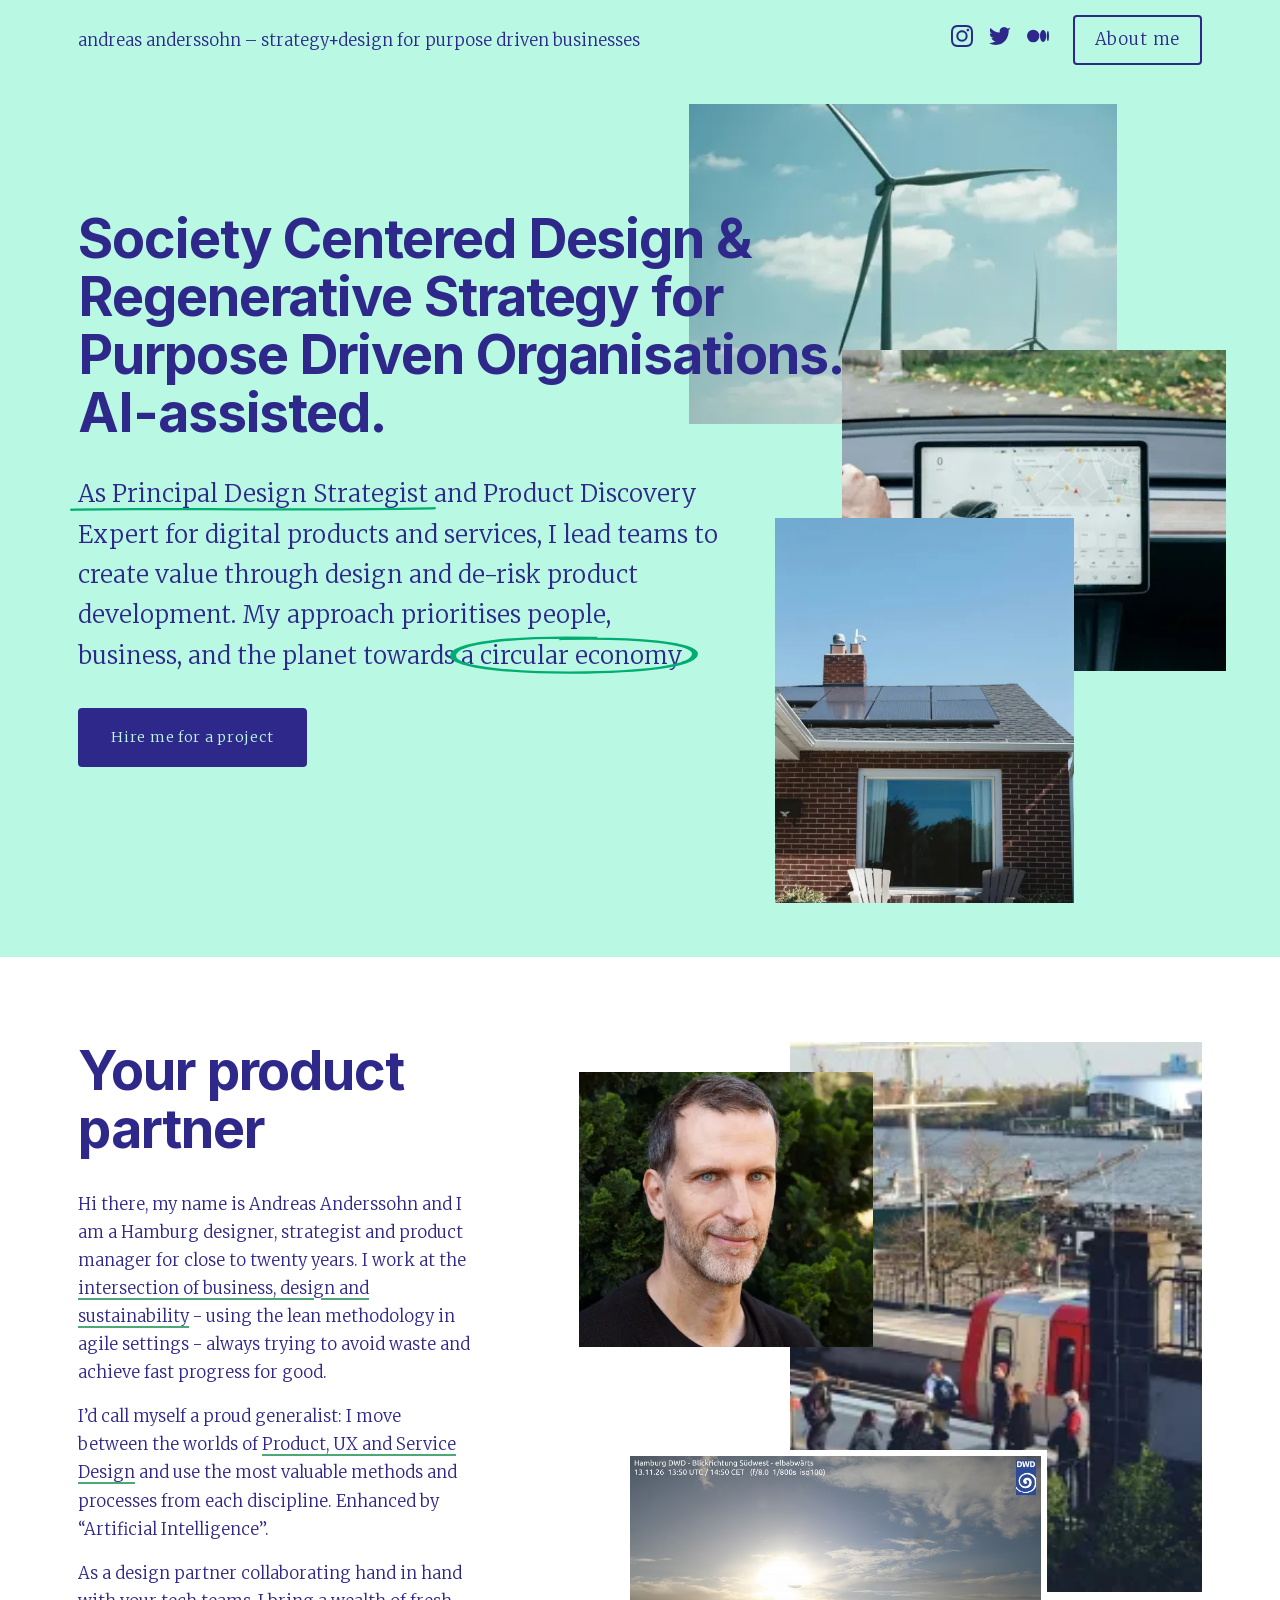
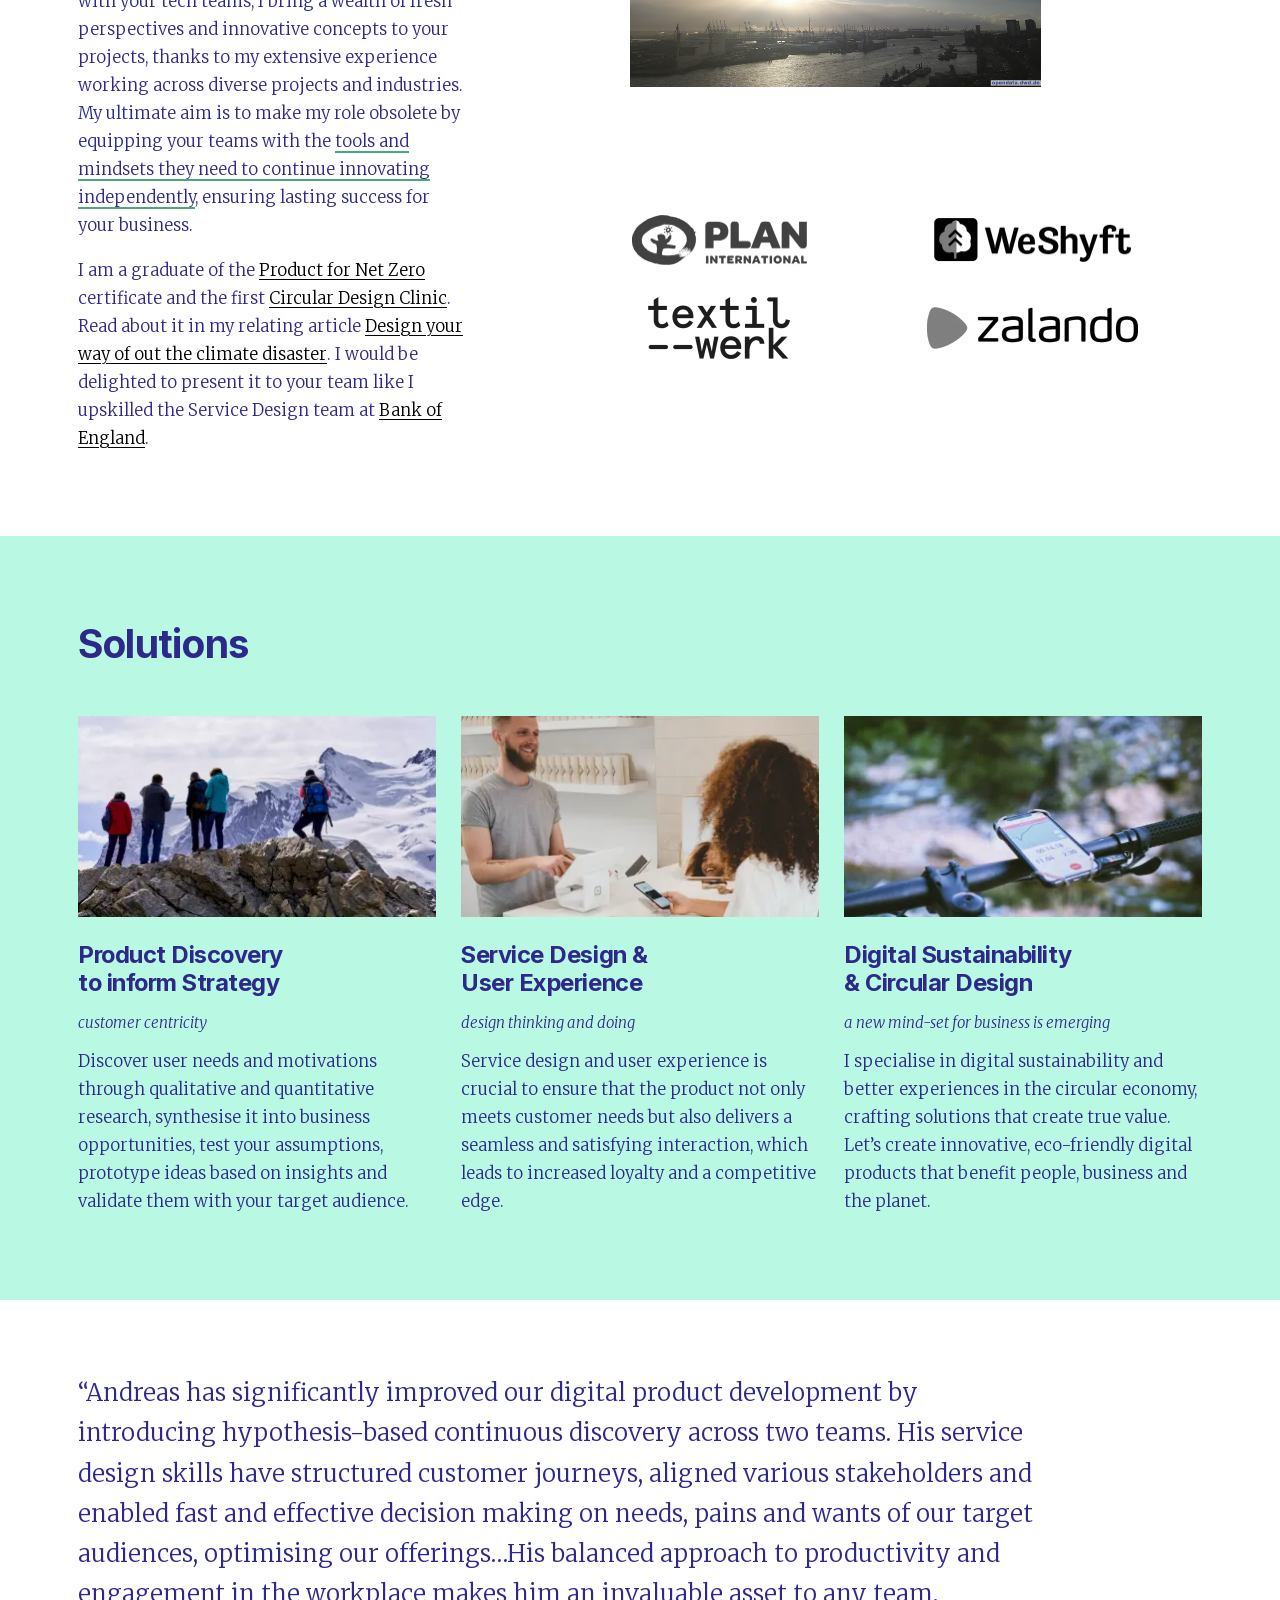
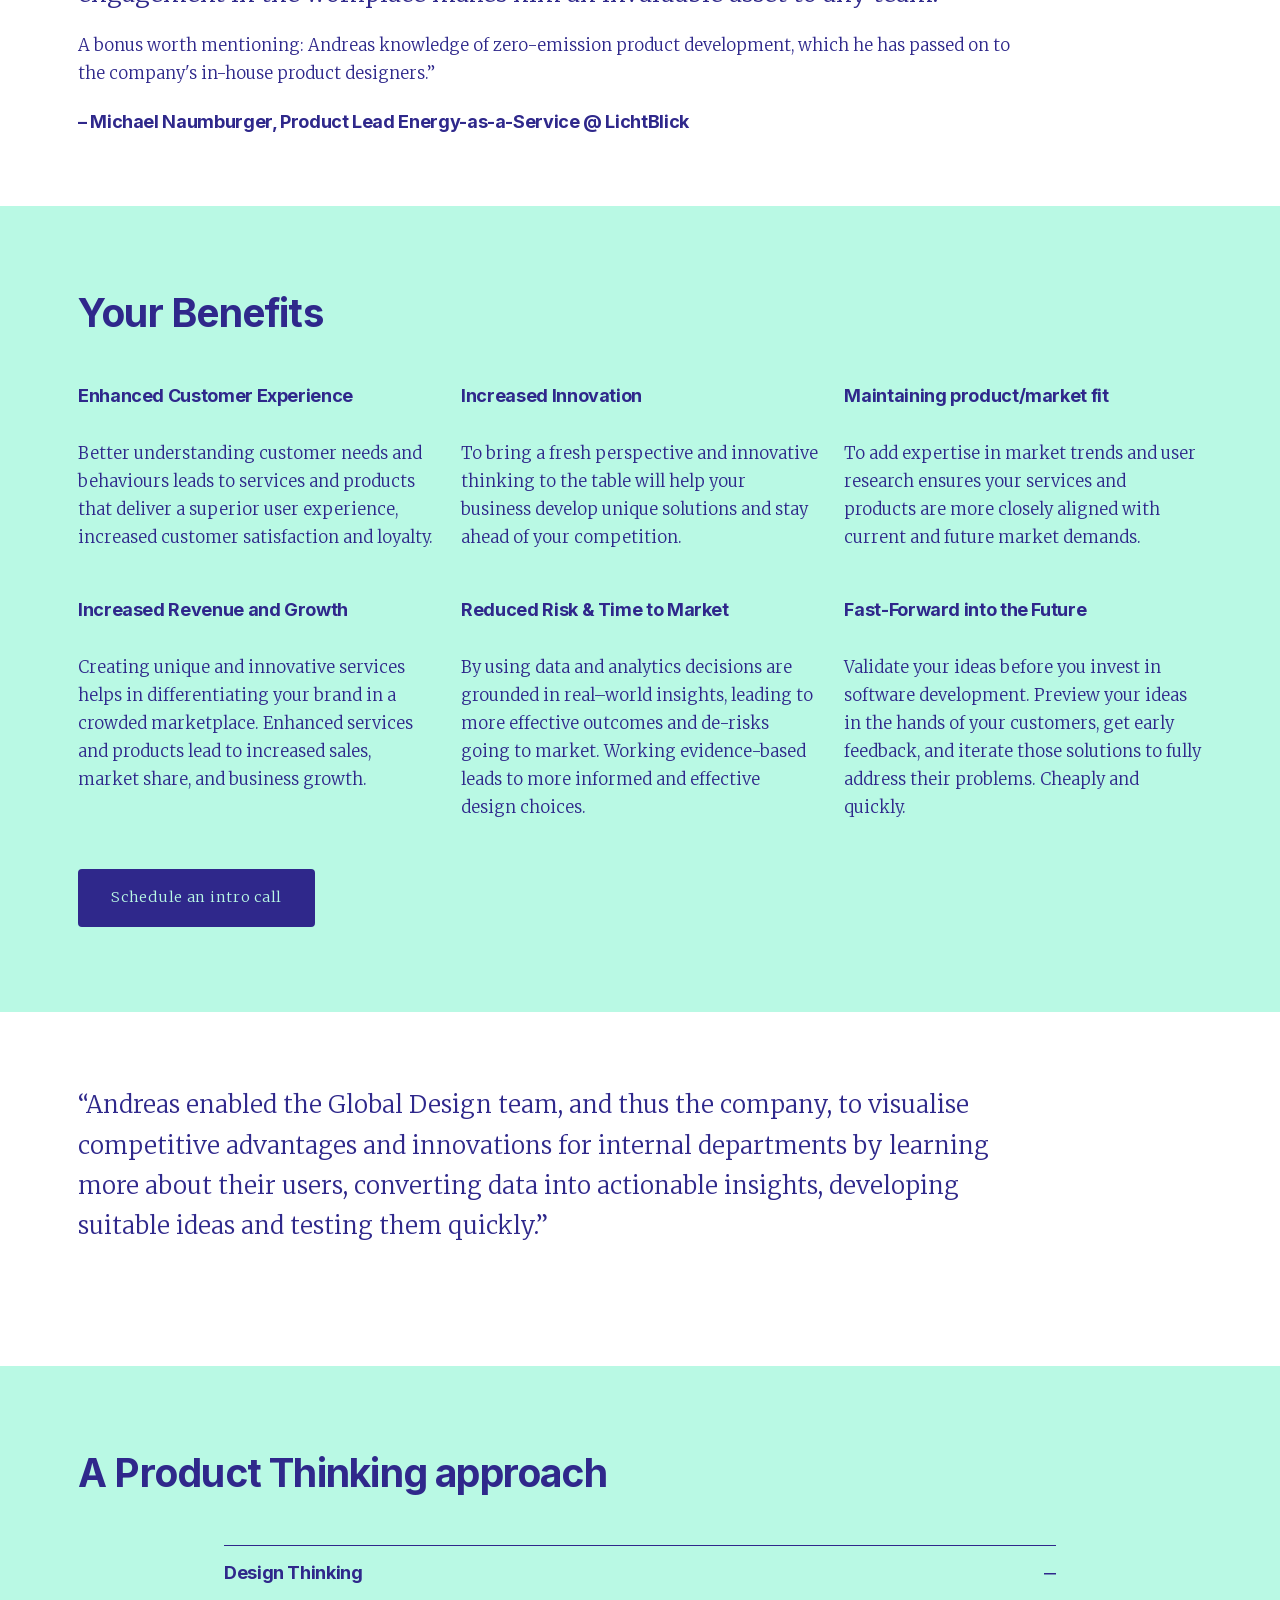
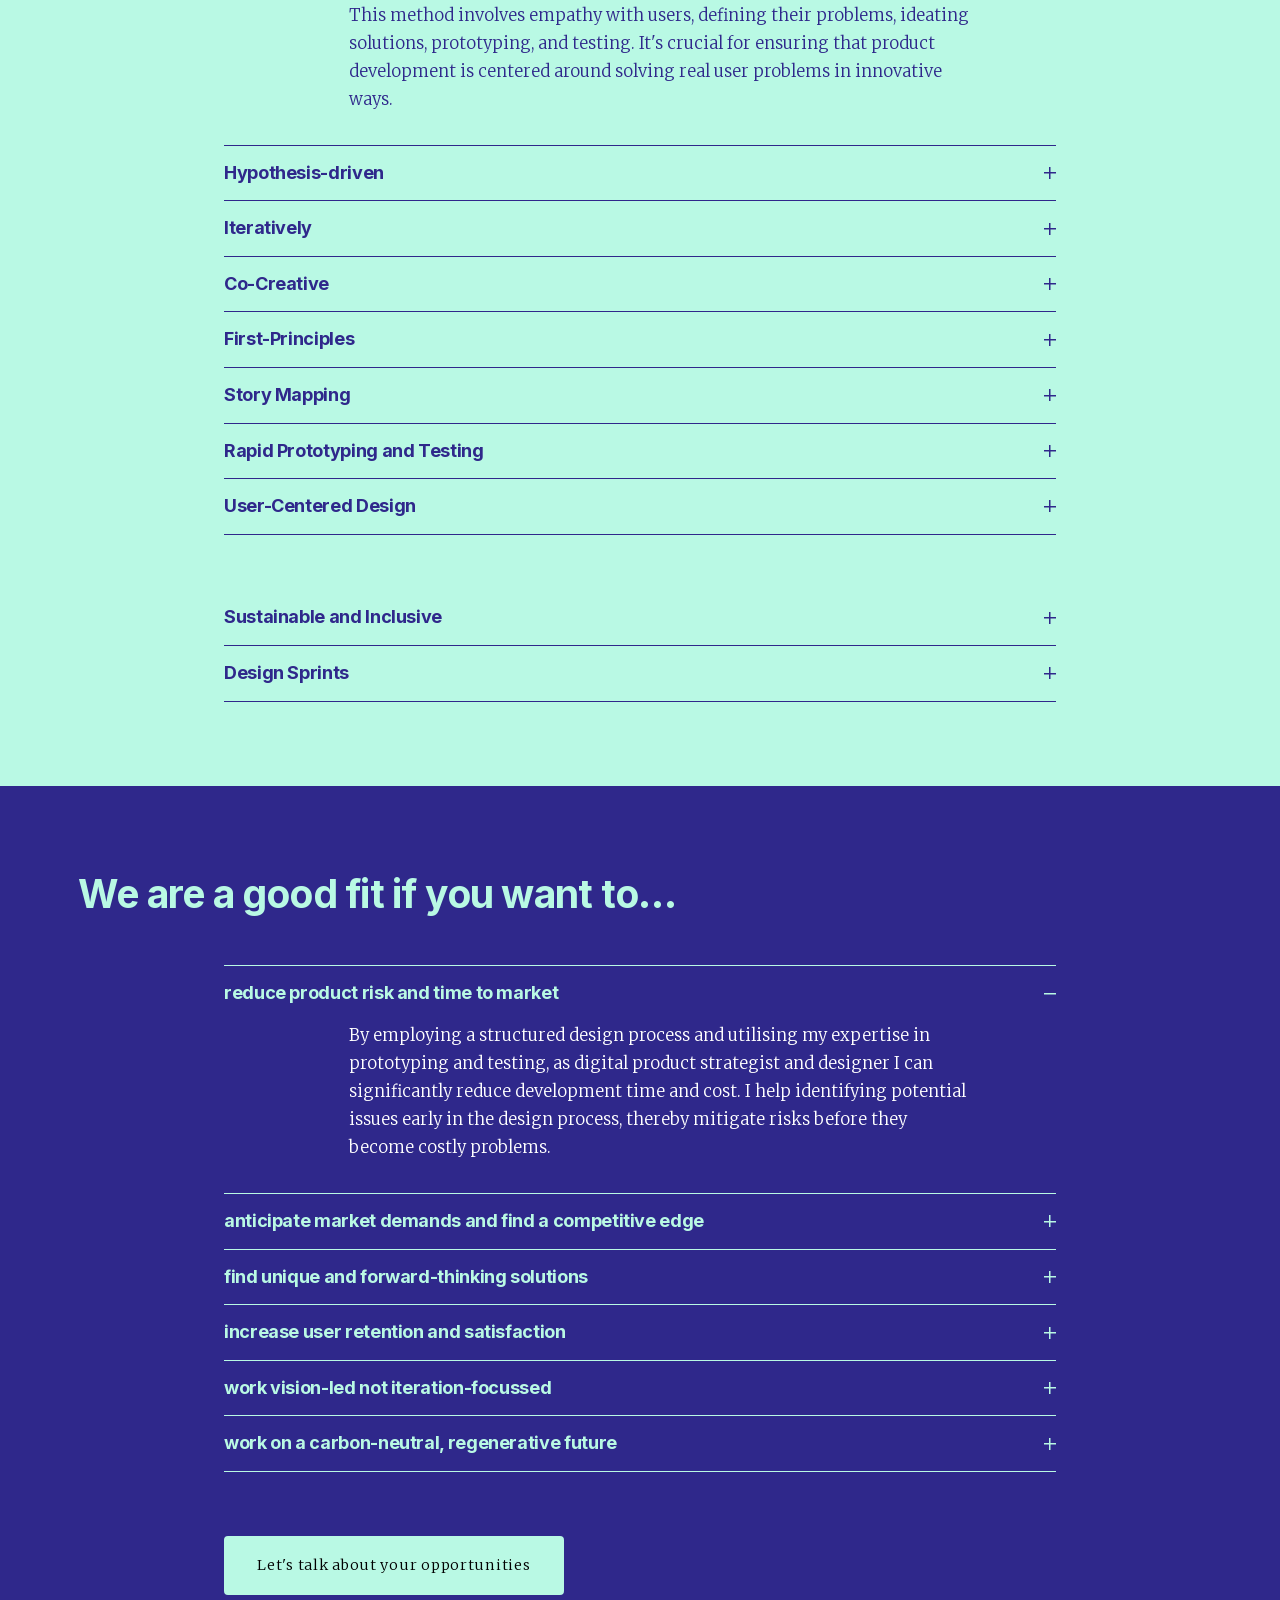
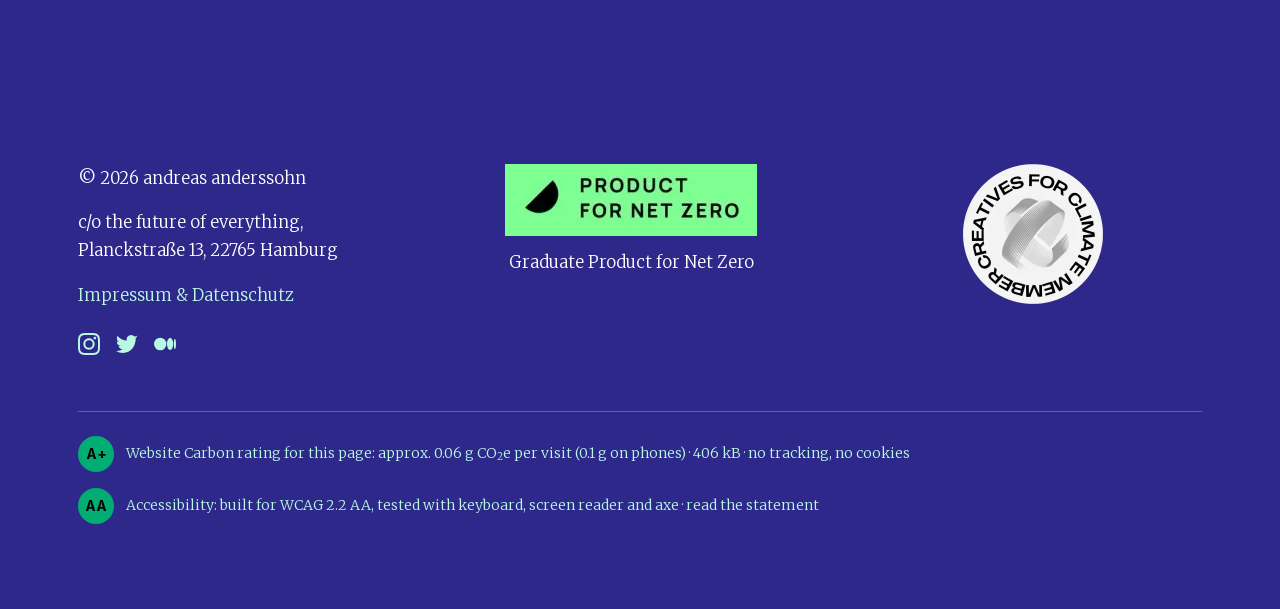
==== commit b1f33cd1: "Build 448faf7" ====
--- a/index.html
+++ b/index.html
@@ -18,7 +18,7 @@
       // Hide reveal targets only when motion will actually run, before first paint (no flash).
       if (!matchMedia("(prefers-reduced-motion: reduce)").matches && "IntersectionObserver" in window)
         document.documentElement.classList.add("js-reveal");
-    </script><link rel="stylesheet" href="/_astro/Section.8c93S3nz.css"></head>
+    </script><link rel="stylesheet" href="/_astro/Section.Cv-3q268.css"></head>
   <body class="has-fixed-header">
     <a class="skip-link" href="#main">Skip to content</a>
     <header class="site-header">
@@ -106,11 +106,12 @@
       </div>
     </div>
     <div class="stack">
-      <!-- Proportions as on Squarespace: train 3:4, portrait near-square, overlapping at the top. -->
-      <div class="collage" style="--collage-ratio: 9 / 7">
-  
-<img src="/_astro/hamburg-hochbahn.BHwXBLfS_Z26voOk.webp" srcset="/_astro/hamburg-hochbahn.BHwXBLfS_Z26voOk.webp 1x, /_astro/hamburg-hochbahn.BHwXBLfS_25juVU.webp 2x" alt="Hamburg Hochbahn train at a station by the harbour, people boarding." style="grid-area: 1 / 6 / 13 / 13" loading="lazy" data-reveal="slide" decoding="async" width="440" height="247">
-<img src="/_astro/portrait.Bmw39TXo_1Aw8m8.webp" srcset="/_astro/portrait.Bmw39TXo_1Aw8m8.webp 1x, /_astro/portrait.Bmw39TXo_Z1vq8kT.webp 2x" alt="Portrait of Andreas Anderssohn in front of green foliage." style="grid-area: 2 / 2 / 9 / 8" loading="lazy" data-reveal="slide" decoding="async" width="440" height="440">
+      <!-- Train 3:4 right, portrait overlapping top left, live harbour webcam overlapping bottom left (layout from Paper, 13.11.26).
+           The webcam image is refreshed hourly in the live repo by .github/workflows/webcam.yml (public/), source: DWD open data. -->
+      <div class="collage" style="--collage-ratio: 704 / 658">
+  
+<img src="/_astro/hamburg-hochbahn.BHwXBLfS_Z26voOk.webp" srcset="/_astro/hamburg-hochbahn.BHwXBLfS_Z26voOk.webp 1x, /_astro/hamburg-hochbahn.BHwXBLfS_25juVU.webp 2x" alt="Hamburg Hochbahn train at a station by the harbour, people boarding." style="grid-area: 1 / 6 / 11 / 13" loading="lazy" data-reveal="slide" decoding="async" width="440" height="247">
+<img src="/_astro/portrait.Bmw39TXo_1Aw8m8.webp" srcset="/_astro/portrait.Bmw39TXo_1Aw8m8.webp 1x, /_astro/portrait.Bmw39TXo_Z1vq8kT.webp 2x" alt="Portrait of Andreas Anderssohn in front of green foliage." style="grid-area: 1 / 2 / 6 / 7; --shift: 24px 30px; --shift-phone: 12px 15px" loading="lazy" data-reveal="slide" decoding="async" width="440" height="440"><img src="/live/hamburg.jpg" alt="Live view of Hamburg harbour from the weather camera of the Deutscher Wetterdienst, looking south-west down the Elbe. Updated hourly." class="collage__raw collage__framed" style="grid-area: 9 / 3 / 13 / 10; --shift: 16px -26px; --shift-phone: 8px -13px" width="816" height="459" loading="lazy" decoding="async" data-reveal="slide">
 </div>
       <div class="logo-wall">
   <ul class="logos logos--featured" aria-label="Clients">
@@ -324,7 +325,7 @@
     <div class="site-footer__footprint">
       <p><a href="https://www.websitecarbon.com/website/andreasanderssohn-com/" target="_blank" rel="noopener">
         <span class="rating-badge">A+</span>
-        <span>Website Carbon rating for this page: approx. 0.05 g CO<sub>2</sub>e per visit (0.08 g on phones) · 328 kB · no tracking, no cookies</span>
+        <span>Website Carbon rating for this page: approx. 0.06 g CO<sub>2</sub>e per visit (0.1 g on phones) · 406 kB · no tracking, no cookies</span>
         <span class="sr-only"> (opens in new tab)</span>
       </a></p>
       <p><a href="/accessibility/">
--- a/_astro/Section.Cv-3q268.css
+++ b/_astro/Section.Cv-3q268.css
@@ -0,0 +1 @@
+@font-face{font-family:Inter;font-style:normal;font-weight:700;font-display:swap;src:url(/_astro/inter-700-latin.DSJwfmLp.woff2)format("woff2");unicode-range:U+??,U+131,U+152-153,U+2BB-2BC,U+2C6,U+2DA,U+2DC,U+304,U+308,U+329,U+2000-206F,U+20AC,U+2122,U+2191,U+2193,U+2212,U+2215,U+FEFF,U+FFFD}@font-face{font-family:Inter;font-style:normal;font-weight:700;font-display:swap;src:url(/_astro/inter-700-latin-ext.CCU_LgSy.woff2)format("woff2");unicode-range:U+100-2BA,U+2BD-2C5,U+2C7-2CC,U+2CE-2D7,U+2DD-2FF,U+304,U+308,U+329,U+1D00-1DBF,U+1E00-1E9F,U+1EF2-1EFF,U+2020,U+20A0-20AB,U+20AD-20C0,U+2113,U+2C60-2C7F,U+A720-A7FF}@font-face{font-family:Merriweather;font-style:normal;font-weight:300;font-display:swap;src:url(/_astro/merriweather-300-latin.COQXyPLO.woff2)format("woff2");unicode-range:U+??,U+131,U+152-153,U+2BB-2BC,U+2C6,U+2DA,U+2DC,U+304,U+308,U+329,U+2000-206F,U+20AC,U+2122,U+2191,U+2193,U+2212,U+2215,U+FEFF,U+FFFD}@font-face{font-family:Merriweather;font-style:normal;font-weight:300;font-display:swap;src:url(/_astro/merriweather-300-latin-ext.BZSft0S8.woff2)format("woff2");unicode-range:U+100-2BA,U+2BD-2C5,U+2C7-2CC,U+2CE-2D7,U+2DD-2FF,U+304,U+308,U+329,U+1D00-1DBF,U+1E00-1E9F,U+1EF2-1EFF,U+2020,U+20A0-20AB,U+20AD-20C0,U+2113,U+2C60-2C7F,U+A720-A7FF}@font-face{font-family:Merriweather;font-style:italic;font-weight:300;font-display:swap;src:url(/_astro/merriweather-italic-300-latin.BEfCHDb7.woff2)format("woff2");unicode-range:U+??,U+131,U+152-153,U+2BB-2BC,U+2C6,U+2DA,U+2DC,U+304,U+308,U+329,U+2000-206F,U+20AC,U+2122,U+2191,U+2193,U+2212,U+2215,U+FEFF,U+FFFD}@font-face{font-family:Merriweather;font-style:italic;font-weight:300;font-display:swap;src:url(/_astro/merriweather-italic-300-latin-ext.B0rcVsDt.woff2)format("woff2");unicode-range:U+100-2BA,U+2BD-2C5,U+2C7-2CC,U+2CE-2D7,U+2DD-2FF,U+304,U+308,U+329,U+1D00-1DBF,U+1E00-1E9F,U+1EF2-1EFF,U+2020,U+20A0-20AB,U+20AD-20C0,U+2113,U+2C60-2C7F,U+A720-A7FF}:root{--mint:#b9f9e4;--indigo:#2f288b;--sky:#eaf2f6;--green:#02ad73;--sage:#4ca977;--todo:#ffe58a;--white:#fff;--black:#000;--surface:var(--mint);--text:var(--indigo);--heading:var(--indigo);--link:var(--indigo);--mark:var(--green);--rule:var(--indigo);--btn-bg:var(--indigo);--btn-text:var(--mint);--focus:var(--indigo);--font-heading:"Inter", ui-sans-serif, system-ui, -apple-system, "Segoe UI", sans-serif;--font-body:"Merriweather", ui-serif, Georgia, "Times New Roman", serif;--fs-display:clamp(2.69rem, 2.26rem + 1.65vw, 3.375rem);--fs-h2:clamp(1.9rem, 1.55rem + 1.4vw, 2.44rem);--fs-h3:clamp(1.34rem, 1.28rem + .25vw, 1.5rem);--fs-h4:clamp(1.07rem, 1.05rem + .1vw, 1.125rem);--fs-lead:clamp(1.34rem, 1.28rem + .25vw, 1.5rem);--fs-body:1.03rem;--fs-tagline:.9375rem;--fs-small:.875rem;--fw-body:300;--fw-body-strong:300;--fw-heading:700;--lh-heading:1.075;--lh-tight:1.2;--lh-body:1.7;--ls-heading:-.02em;--ls-button:.05em;--measure:62ch;--container:1124px;--gutter:clamp(16px, 4vw, 64px);--grid-gap:clamp(16px, 2vw, 32px);--section-pad:clamp(3.7rem, 6.6vw, 6rem);--section-pad-sm:clamp(1rem, 2vw, 3rem);--header-h:80px;--space-1:.25rem;--space-2:.5rem;--space-3:.75rem;--space-4:1rem;--space-5:1.5rem;--space-6:2rem;--space-7:3rem;--space-8:4rem;--radius:4px;--border:2px;--hairline:1px;--ease:ease;--dur-reveal:.45s;--reveal-shift:30%;--stagger:40ms;--dur-hover:.1s;--dur-icon:.25s;--dur-accordion:.35s;--dur-draw:.5s}.theme-mint{--surface:var(--mint);--text:var(--indigo);--heading:var(--indigo);--link:var(--indigo);--mark:var(--green);--rule:var(--indigo);--btn-bg:var(--indigo);--btn-text:var(--mint)}.theme-paper{--surface:var(--white);--text:var(--indigo);--heading:var(--indigo);--link:var(--black);--mark:var(--sage);--rule:var(--indigo);--btn-bg:var(--indigo);--btn-text:var(--white)}.theme-ink{--surface:var(--indigo);--text:var(--white);--heading:var(--mint);--link:var(--mint);--mark:var(--mint);--rule:var(--mint);--btn-bg:var(--mint);--btn-text:var(--black);--focus:var(--mint)}*,:before,:after{box-sizing:border-box}html{-webkit-text-size-adjust:100%;scroll-padding-top:var(--header-h)}body{background:var(--surface);color:var(--text);font-family:var(--font-body);font-weight:var(--fw-body);font-size:var(--fs-body);line-height:var(--lh-body);-webkit-font-smoothing:antialiased;font-synthesis:none;margin:0}img{max-width:100%;height:auto;display:block}:focus-visible{outline:2px solid var(--focus);outline-offset:3px}h1,h2,h3,h4,.t-display,.t-h2,.t-h3,.t-h4{font-family:var(--font-heading);font-weight:var(--fw-heading);letter-spacing:var(--ls-heading);line-height:var(--lh-tight);color:var(--heading);text-wrap:balance;margin:0}h1,.t-display{font-size:var(--fs-display);line-height:var(--lh-heading)}h2,.t-h2{font-size:var(--fs-h2)}h3,.t-h3{font-size:var(--fs-h3)}h4,.t-h4{font-size:var(--fs-h4)}p{margin:0}.t-lead{font-size:var(--fs-lead);line-height:var(--lh-body)}.t-small{font-size:var(--fs-small);line-height:1.4}.t-tagline{font-style:italic;font-size:var(--fs-tagline);line-height:var(--lh-body)}.flow>*+*{margin-top:1em}a{color:var(--link);text-underline-offset:.18em;text-decoration:underline 1px}a:hover{text-decoration-thickness:2px}.section{background:var(--surface);color:var(--text);padding-block:var(--section-pad)}.section--sm{padding-block:var(--section-pad-sm)}.container{width:min(var(--container), 100% - 2 * var(--gutter));margin-inline:auto}.stack{gap:var(--space-6);flex-direction:column;display:flex}.grid-3{gap:var(--space-7) var(--grid-gap);grid-template-columns:repeat(auto-fit,minmax(min(100%,18rem),1fr));display:grid}.split{gap:var(--space-7) var(--grid-gap);grid-template-columns:1fr;display:grid}@media (width>=768px){.split{grid-template-columns:5fr 6fr;align-items:start}.split.hero{grid-template-columns:minmax(0,7fr) minmax(0,5fr);align-items:center}.split.about{grid-template-columns:minmax(0,5fr) minmax(0,9fr)}}.inset{max-width:52rem;margin-inline:auto}.site-header{z-index:10;min-height:var(--header-h);background:var(--mint);color:var(--indigo);position:fixed;inset:0 0 auto}.site-header__inner{justify-content:space-between;align-items:center;gap:var(--space-5);min-height:var(--header-h);display:flex}.site-header__title{font-size:var(--fs-body);color:inherit;white-space:nowrap;text-decoration:none}.site-header .btn--outline{white-space:nowrap}@media (width<=480px){.site-header .social{display:none}.site-header .btn--outline{font-size:var(--fs-small);padding:.5em .8em}}.site-header__actions{align-items:center;gap:var(--space-5);display:flex}.site-header__tagline{display:none}@media (width>=900px){.site-header__tagline{display:inline}}.site-nav{gap:var(--space-5);display:flex}.site-nav a{text-decoration:none}.site-nav a[aria-current=page]{text-decoration:underline}@media (width<=767px){.site-nav{display:none}}.social{gap:var(--space-4);margin:0;padding:0;list-style:none;display:flex}.social a{color:inherit;display:inline-flex}.social svg{fill:currentColor;width:22px;height:22px}body.has-fixed-header{padding-top:var(--header-h)}.btn{border:var(--border) solid var(--btn-bg);border-radius:var(--radius);background:var(--btn-bg);color:var(--btn-text);font-family:var(--font-body);font-weight:var(--fw-body);letter-spacing:var(--ls-button);transition:background-color var(--dur-hover) linear, color var(--dur-hover) linear;cursor:pointer;justify-content:center;align-items:center;padding:1.3em 2.17em;font-size:.9rem;line-height:1.2;text-decoration:none;display:inline-flex}.btn:hover{color:var(--btn-bg);background:0 0}.btn--outline{color:var(--btn-bg);font-size:var(--fs-body);font-weight:var(--fw-body-strong);background:0 0;padding:.8em 1.2em}.btn--outline:hover{background:var(--btn-bg);color:var(--btn-text)}.hl{position:relative}.hl--nowrap{white-space:nowrap}.hl--multiline{text-decoration:underline var(--mark);text-underline-offset:.25em;text-decoration-thickness:.1em}.hl--multiline>svg{display:none}.hl>svg{pointer-events:none;fill:none;stroke:var(--mark);stroke-width:.1em;stroke-linecap:square;vector-effect:non-scaling-stroke;position:absolute;overflow:visible}.hl[data-shape=underline]>svg,.hl[data-shape=wave]>svg{width:104%;height:.4em;bottom:-.2em;left:-2%}.hl[data-shape=circle]>svg{width:112%;height:136%;top:-18%;left:-6%}.hl.is-drawing>svg path{stroke-dasharray:1;stroke-dashoffset:1px;transition:stroke-dashoffset var(--dur-draw) var(--ease) var(--draw-delay,0s)}.hl.is-drawn>svg path{stroke-dashoffset:0}.accordion{border-top:var(--hairline) solid var(--rule)}.accordion details{border-bottom:var(--hairline) solid var(--rule)}.accordion summary{justify-content:space-between;align-items:center;gap:var(--space-4);padding-block:var(--space-3);font-family:var(--font-heading);font-weight:var(--fw-heading);font-size:var(--fs-h4);letter-spacing:var(--ls-heading);color:var(--heading);cursor:pointer;list-style:none;display:flex}.accordion summary::-webkit-details-marker{display:none}.accordion summary:after{content:"";width:12px;height:12px;transition:background-size var(--dur-icon) var(--ease);background:linear-gradient(currentColor 0 0) 50%/100% 1.5px no-repeat,linear-gradient(currentColor 0 0) 50%/1.5px 100% no-repeat;flex:none}.accordion details[open]:not(.is-closing) summary:after{background-size:100% 1.5px,1.5px 0}.accordion__body.is-animating{overflow:hidden}.accordion__body{padding:0 0 var(--space-6) 15%;max-width:calc(var(--measure) + 15%)}.card{gap:var(--space-3);flex-direction:column;display:flex}.card__media{aspect-ratio:16/9;object-fit:cover;width:100%}.card__title{font-size:var(--fs-h3);margin-top:var(--space-3)}.quote{gap:var(--space-5);flex-direction:column;max-width:60rem;margin:0;display:flex}.quote blockquote{margin:0}.quote__text{font-size:var(--fs-lead);line-height:var(--lh-body)}.quote__addendum{font-size:var(--fs-body)}.quote__source{font-family:var(--font-heading);font-weight:var(--fw-heading);font-size:var(--fs-h4);line-height:var(--lh-tight);letter-spacing:var(--ls-heading);color:var(--heading)}.logo-wall{gap:var(--space-5);flex-direction:column;display:flex}.logos{place-items:center;margin:0;padding:0;list-style:none;display:grid}.logos li{justify-content:center;width:100%;display:flex}.logos img{object-fit:contain;filter:grayscale();width:100%}.logos--featured{gap:var(--space-7) var(--space-6);padding-block:var(--space-5);grid-template-columns:repeat(2,minmax(0,1fr))}.logos--featured img{width:min(var(--w), 100%);height:auto}@media (width<=480px){.logos--featured img{width:min(calc(var(--w) * .6), 100%)}}@media (width>=768px){.about .logos--featured{column-gap:0;row-gap:var(--space-6);padding-block-start:0;padding-inline:9.5% 1.85%}}.logo-wall__label{margin-top:var(--space-4);padding-top:var(--space-4);border-top:var(--hairline) solid color-mix(in srgb, var(--text) 20%, transparent)}.logos--more{gap:var(--space-5) var(--space-4);grid-template-columns:repeat(auto-fill,minmax(min(100%,6rem),1fr))}.logos--more img{opacity:.55;max-width:6.5rem;height:30px}.collage{aspect-ratio:var(--collage-ratio,1 / 1.15);grid-template-rows:repeat(12,minmax(0,1fr));grid-template-columns:repeat(12,1fr);min-height:0;display:grid;position:relative}@media (width>=768px){.hero__collage{z-index:1;margin-inline-start:-12%;position:relative}.hero h1{z-index:2;width:min(14.8em, 100vw - 2 * var(--gutter));text-wrap:wrap;position:relative}}.section:has(.hero){padding-block-start:var(--space-5)}.collage img{object-fit:cover;width:100%;height:100%;min-height:0;translate:var(--shift,none);position:relative}@media (width<=767px){.collage img{translate:var(--shift-phone,none)}}.collage img.collage__raw{object-fit:contain;align-self:start;height:auto}.collage img.collage__framed{outline:6px solid var(--surface)}.site-footer__grid{gap:var(--space-7) var(--grid-gap);grid-template-columns:repeat(auto-fit,minmax(min(100%,14rem),1fr));align-items:start;display:grid}@media (width>=768px){.site-footer__grid{column-gap:var(--space-8);grid-template-columns:minmax(0,20rem) 1fr 1fr}}.site-footer address{font-style:normal}.site-footer .social{margin-top:var(--space-5)}.site-footer .social a{color:var(--mint)}@media (width<=767px){.site-footer__grid{text-align:center;justify-items:center}.site-footer__footprint a{flex-direction:column}.site-footer .social{justify-content:center}}.site-footer__badge{align-items:center;gap:var(--space-3);flex-direction:column;margin:0;display:flex}.site-footer__badge img{width:auto;max-height:120px}.site-footer__badge .site-footer__c4c{height:140px;max-height:none}.legal{max-width:var(--measure);gap:var(--space-4);flex-direction:column;display:flex}.legal h1{margin-bottom:var(--space-4)}.legal h2{margin-top:var(--space-5)}.legal__updated{margin-top:var(--space-6);opacity:.7}.site-footer__legal{gap:var(--space-4);display:flex}.site-footer__legal a{text-decoration:none}.site-footer__legal a:hover{text-decoration:underline}.site-footer__footprint{gap:var(--space-4);font-size:var(--fs-small);padding-top:var(--space-5);border-top:var(--hairline) solid color-mix(in srgb, var(--text) 25%, transparent);flex-direction:column;grid-column:1/-1;display:flex}.site-footer__footprint p{margin:0}.site-footer__footprint a{align-items:center;gap:var(--space-3);text-decoration:none;display:inline-flex}.site-footer__footprint a:hover span:nth-child(2){text-decoration:underline}.rating-badge{background:var(--green);min-width:2.6em;height:2.6em;color:var(--black);font-family:var(--font-heading);font-weight:var(--fw-heading);letter-spacing:var(--ls-heading);border-radius:999px;flex:none;place-items:center;padding-inline:.4em;font-size:1em;display:inline-grid}sub{vertical-align:-.25em;font-size:.7em;line-height:0}.legal__section{margin-top:var(--space-7)}@media (width<=767px){.site-footer__legal{justify-content:center}}mark.todo{background:var(--todo);color:var(--black);padding:0 .2em}.skip-link{left:var(--space-4);z-index:20;padding:var(--space-2) var(--space-4);background:var(--indigo);color:var(--white);position:absolute;top:-100px}.skip-link:focus{top:var(--space-4)}.sr-only{clip-path:inset(50%);white-space:nowrap;border:0;width:1px;height:1px;margin:-1px;padding:0;position:absolute;overflow:hidden}.quote__text p+p{margin-top:var(--space-4)}.section-head{margin-bottom:var(--space-7)}.js-reveal [data-reveal]{opacity:0;transition:opacity var(--dur-reveal) var(--ease), transform var(--dur-reveal) var(--ease);transition-delay:calc(var(--i,0) * var(--stagger))}.js-reveal [data-reveal=slide]{transform:translateY(var(--reveal-shift))}.js-reveal [data-reveal].is-in{opacity:1;transform:none}@media (prefers-reduced-motion:reduce){*,:before,:after{transition-duration:0s!important;transition-delay:0s!important}.js-reveal [data-reveal]{opacity:1;transform:none}}
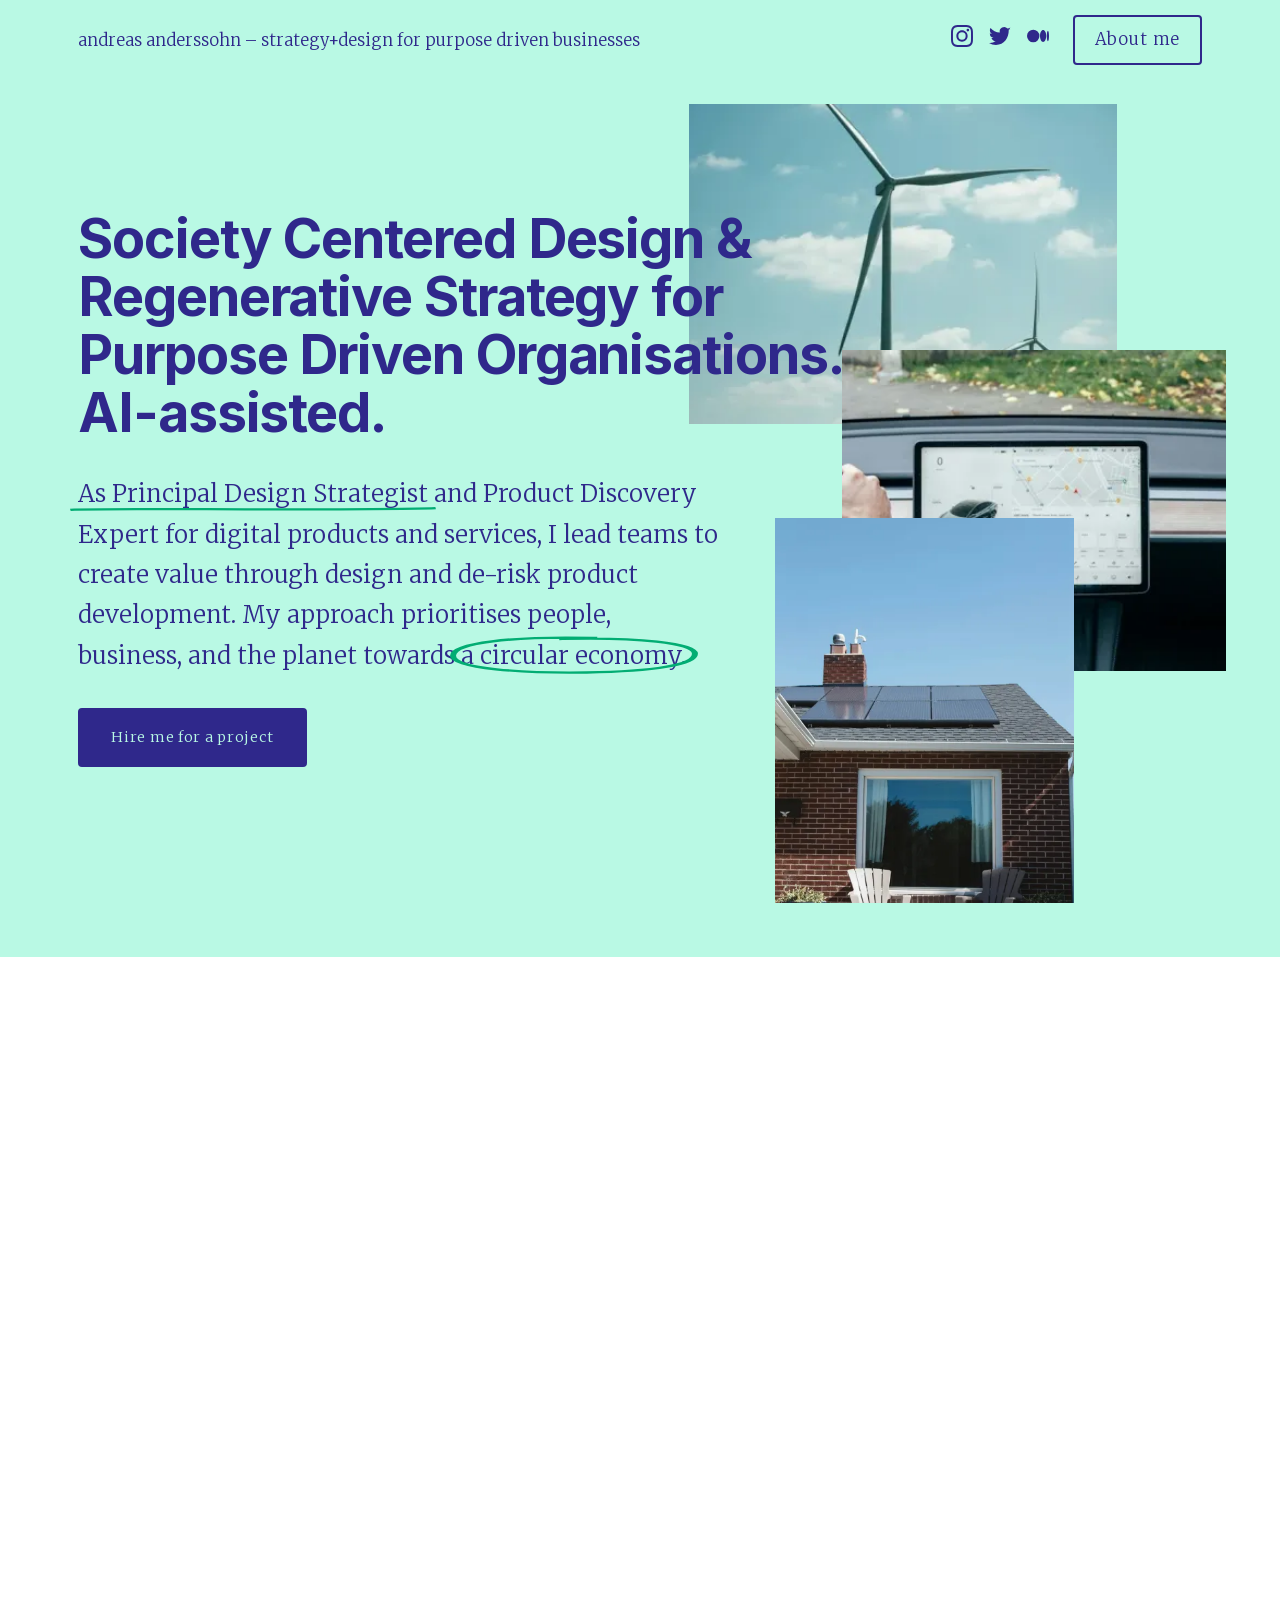
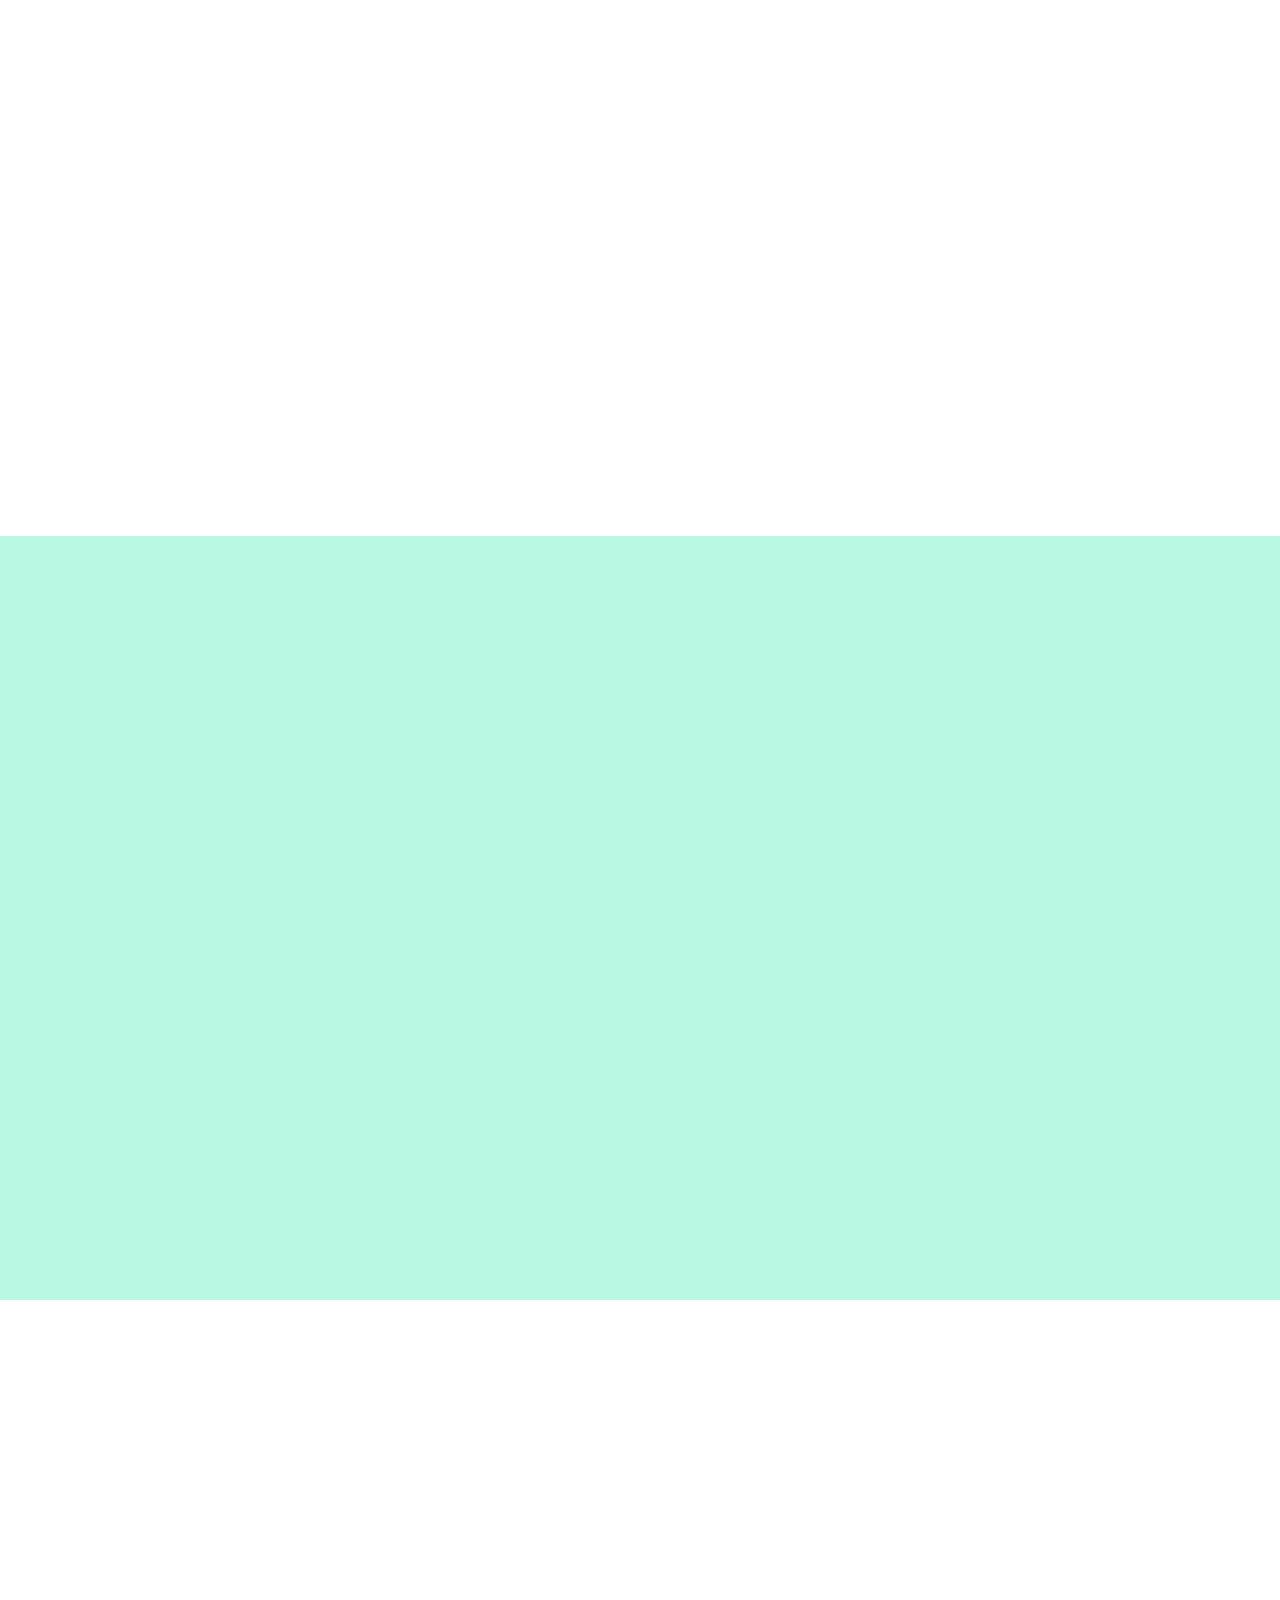
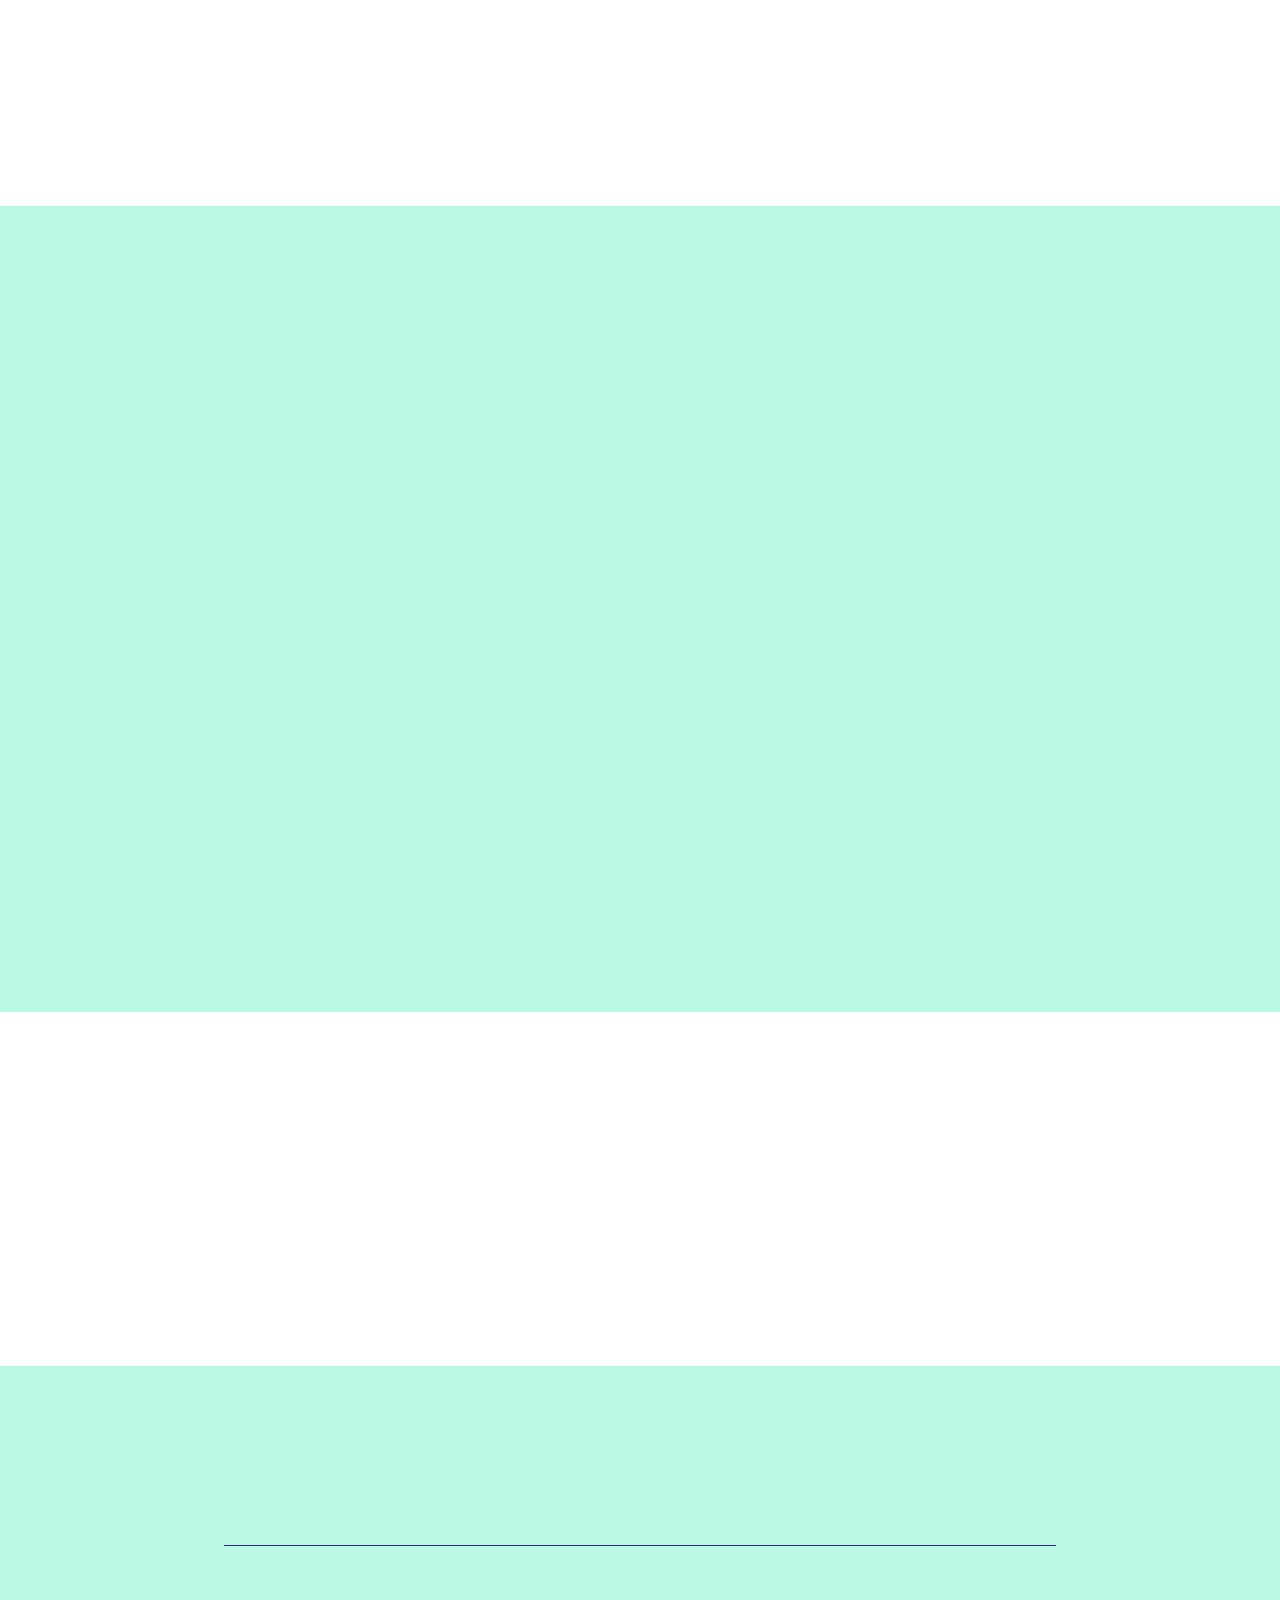
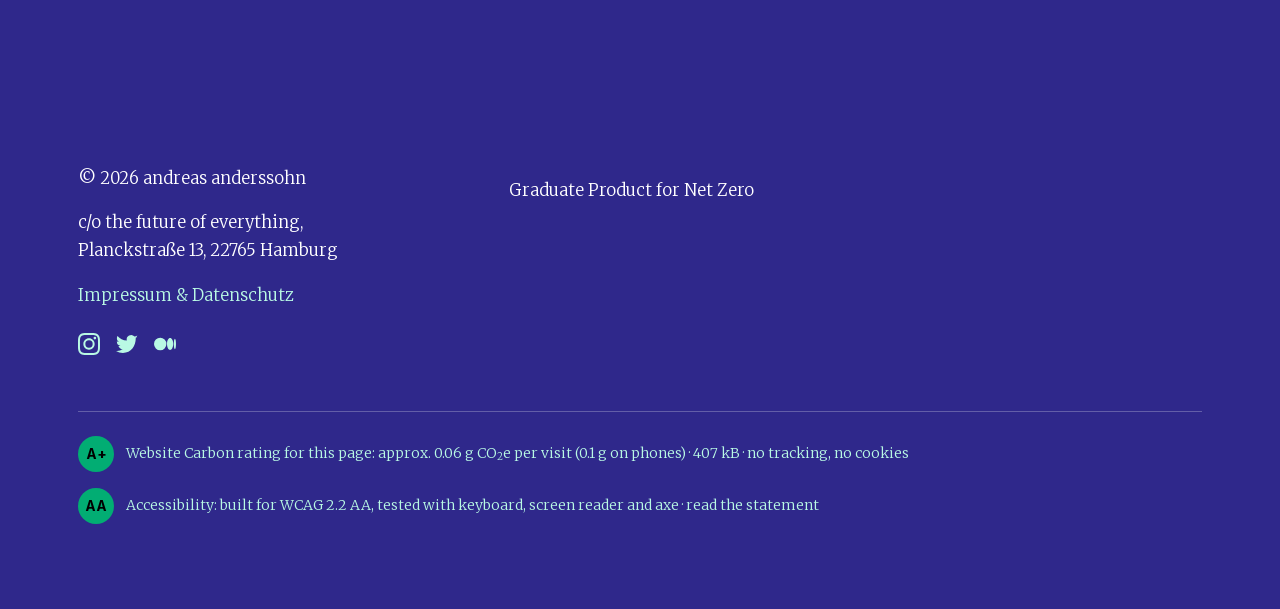
==== commit fa3e1396: "Build b290a29" ====
--- a/index.html
+++ b/index.html
@@ -3,6 +3,7 @@
   <head>
     <meta charset="utf-8">
     <meta name="viewport" content="width=device-width, initial-scale=1">
+    <meta name="referrer" content="strict-origin-when-cross-origin">
     <title>andreas anderssohn – strategy+design for purpose driven businesses</title>
     <meta name="description" content="Society centered design and regenerative strategy for purpose driven organisations, AI-assisted. Product discovery, service design and circular design from Hamburg.">
     <link rel="canonical" href="https://www.andreasanderssohn.com/">
@@ -18,7 +19,8 @@
       // Hide reveal targets only when motion will actually run, before first paint (no flash).
       if (!matchMedia("(prefers-reduced-motion: reduce)").matches && "IntersectionObserver" in window)
         document.documentElement.classList.add("js-reveal");
-    </script><link rel="stylesheet" href="/_astro/Section.Cv-3q268.css"></head>
+    </script><script type="application/ld+json">{"@context":"https://schema.org","@graph":[{"@type":"Person","@id":"https://www.andreasanderssohn.com/#person","name":"Andreas Anderssohn","url":"https://www.andreasanderssohn.com","jobTitle":"Principal Design Strategist","knowsAbout":["Product Discovery","Service Design","Circular Design","Regenerative Strategy","Society Centered Design"],"address":{"@type":"PostalAddress","addressLocality":"Hamburg","addressCountry":"DE"},"sameAs":["https://www.linkedin.com/in/supersoon/","https://instagram.com/supersoon","https://mu.social/profile/and2x.eurosky.social","https://medium.com/@digitalproductdiscovery"]},{"@type":"ProfessionalService","name":"andreas anderssohn","url":"https://www.andreasanderssohn.com","description":"Society centered design and regenerative strategy for purpose driven organisations, AI-assisted. Product discovery, service design and circular design from Hamburg.","founder":{"@id":"https://www.andreasanderssohn.com/#person"},"areaServed":"Worldwide","address":{"@type":"PostalAddress","addressLocality":"Hamburg","addressCountry":"DE"},"potentialAction":{"@type":"ReserveAction","target":"https://calendly.com/andreasanderssohn/25min","name":"Book a 25 minute call"}}]}</script>
+  <meta http-equiv="content-security-policy" content="default-src 'self';img-src 'self' data:;font-src 'self';connect-src 'self';object-src 'none';base-uri 'self';form-action 'self'; script-src 'self' 'sha256-jfl9iYlXzON+WW/p0X7WJr/+Eat0aYXiwdQRD4wtHEY=' 'sha256-mPbkXuWS0utdiBugxkDK5LEa+tQ3IBQWtSSnxig1BsE=' 'sha256-BF0290pkb3jxQsE7z00xR8Imp8X34FLC88L0lkMnrGw=' 'sha256-QzWFZi+FLIx23tnm9SBU4aEgx4x8DsuASP07mfqol/c=' 'sha256-0chmwFk0zaA528yFfGV7J9ppIpdfTPPULncDF3WG7Zs=' 'sha256-eIXWvAmxkr251LJZkjniEK5LcPF3NkapbJepohwYRIc=' 'sha256-Q2BPg90ZMplYY+FSdApNErhpWafg2hcRRbndmvxuL/Q='; style-src 'self' 'sha256-SHSojcsANEY1DsQAahKfJuOoJlAlrhrqLMg4PUq98Oc=' 'sha256-47DEQpj8HBSa+/TImW+5JCeuQeRkm5NMpJWZG3hSuFU='; style-src-attr 'unsafe-inline';"><link rel="stylesheet" href="/_astro/Section.Cv-3q268.css"></head>
   <body class="has-fixed-header">
     <a class="skip-link" href="#main">Skip to content</a>
     <header class="site-header">
@@ -325,7 +327,7 @@
     <div class="site-footer__footprint">
       <p><a href="https://www.websitecarbon.com/website/andreasanderssohn-com/" target="_blank" rel="noopener">
         <span class="rating-badge">A+</span>
-        <span>Website Carbon rating for this page: approx. 0.06 g CO<sub>2</sub>e per visit (0.1 g on phones) · 406 kB · no tracking, no cookies</span>
+        <span>Website Carbon rating for this page: approx. 0.06 g CO<sub>2</sub>e per visit (0.1 g on phones) · 407 kB · no tracking, no cookies</span>
         <span class="sr-only"> (opens in new tab)</span>
       </a></p>
       <p><a href="/accessibility/">
